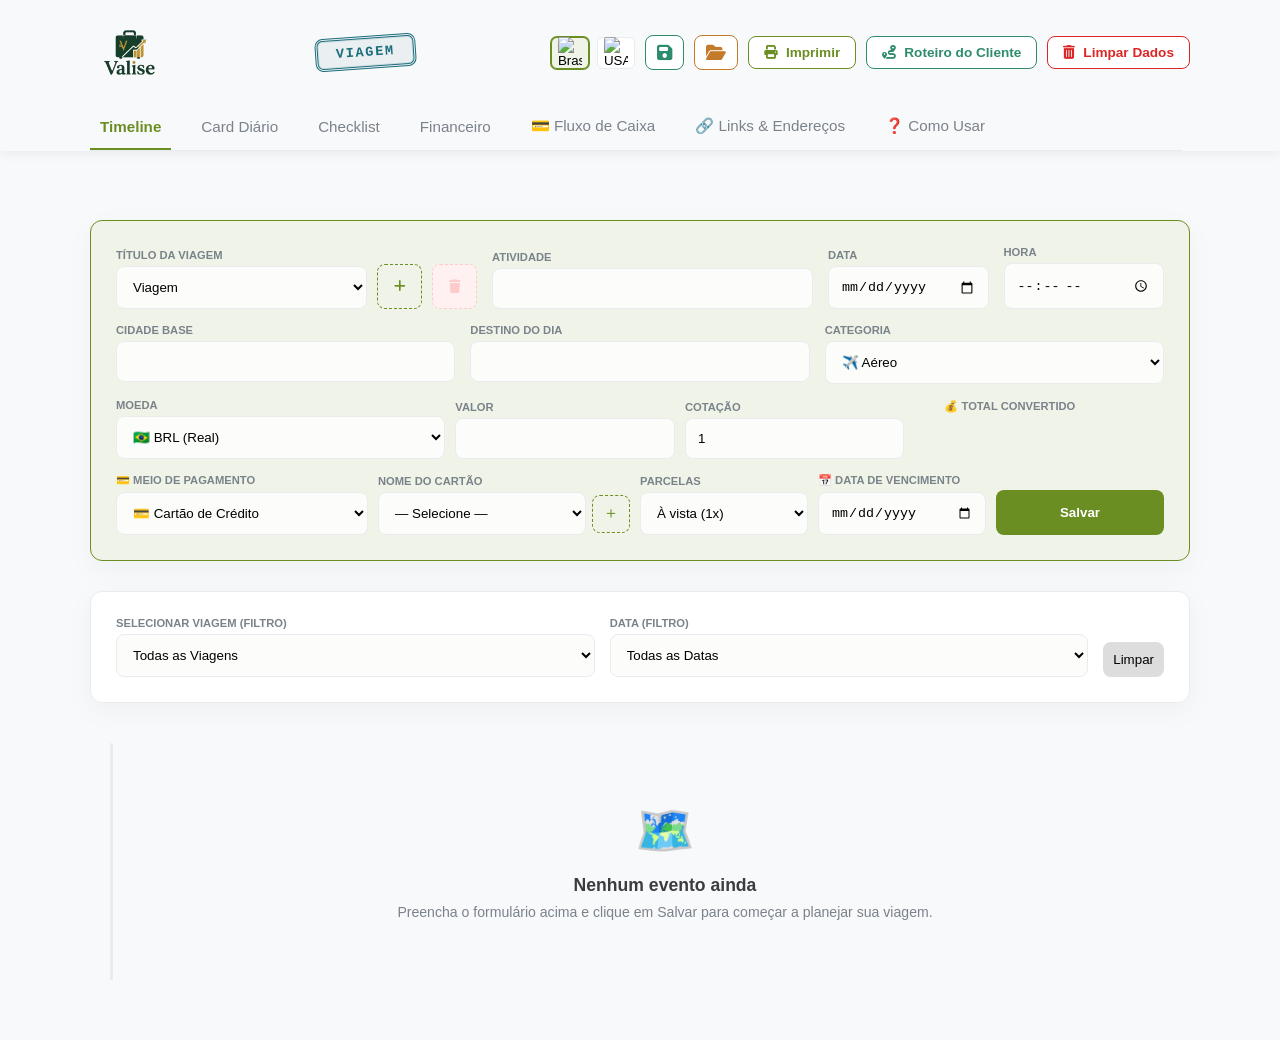
==== versao-desktop-turista/index.html @ 1042189c "Add files via upload" ====
<!--
=============================================================
Aplicativo de gestão de roteiros e fluxo de caixa.
=============================================================
  Autor:       José Ricardo Verona Alves
  Copyright:   © 2025 José Ricardo Verona Alves
               Todos os direitos reservados.

  Este software é obra intelectual original protegida pela
  Lei nº 9.609/1998 (Lei do Software) e pela Lei nº 9.610/1998
  (Lei de Direito Autoral) da República Federativa do Brasil,
  bem como por tratados internacionais de propriedade intelectual.

  É expressamente proibido, sem autorização prévia e por
  escrito do autor:
  - Copiar, reproduzir ou distribuir este software;
  - Modificar, adaptar ou criar obras derivadas;
  - Sublicenciar, vender ou transferir a terceiros;
  - Utilizar para fins comerciais sem licença formal.

  Bibliotecas de terceiros utilizadas:
  - Chart.js (MIT License) — https://www.chartjs.org
  - chartjs-plugin-datalabels (MIT License)
  - Font Awesome 6 (Free License) — https://fontawesome.com

  Data de criação: 25 de maio de 2025
  Versão:         1.0.0.4
  Contato:        jrverona@gmail.com
=============================================================
-->
<!DOCTYPE html>
<html lang="pt-br">
<head>
    <meta charset="UTF-8">
    <meta name="viewport" content="width=device-width, initial-scale=1.0">
    <link rel="icon" type="image/png" href="../assets/Logo F.ico">
    <title>Valise Manager</title>
    <meta name="author" content="José Ricardo Verona Alves">
    <meta name="copyright" content="© 2025 José Ricardo Verona Alves. Todos os direitos reservados.">
    <meta name="description" content="Valise Manager — desenvolvido por José Ricardo Verona Alves">

    <!-- PWA: instalação na tela inicial (Android/Chrome/Edge) -->
    <link rel="manifest" href="manifest.json">
    <meta name="theme-color" content="#6b8e23">

    <!-- PWA: suporte específico ao iOS/Safari (não lê manifest.json) -->
    <meta name="apple-mobile-web-app-capable" content="yes">
    <meta name="apple-mobile-web-app-status-bar-style" content="default">
    <meta name="apple-mobile-web-app-title" content="Valise Manager">
    <link rel="apple-touch-icon" href="../assets/icon-192.png">

    <script src="https://cdn.jsdelivr.net/npm/chart.js"></script>
    <script src="https://cdn.jsdelivr.net/npm/chartjs-plugin-datalabels@2.0.0"></script>
    <link rel="stylesheet" href="https://cdnjs.cloudflare.com/ajax/libs/font-awesome/6.5.1/css/all.min.css">
    <link rel="stylesheet" href="style.css">
</head>
<body>

<div class="container">

<!-- Cabeçalho visível apenas na impressão -->
<div class="print-header" style="display:none;">
  <img src="../assets/Logo T01.png" alt="Logo" style="height: 150px; max-height: 150px; width: auto; object-fit: contain;">
  <div class="print-header-text">
    <span></span>
    <span></span>
  </div>
</div>
<div class="sticky-top">
    <div class="sticky-top-inner">
    <header style="margin-bottom: 12px; display: flex; justify-content: space-between; align-items: center; flex-wrap: wrap; gap: 10px;">
        <div style="display:flex; align-items:center; gap:14px;"><img src="../assets/Logo T01.png" alt="Logo" style="height: 75px; max-height: 75px; width: auto; object-fit: contain;"><div style="display:flex; flex-direction:column; justify-content:center; line-height:1.2;"><span style="font-family:serif; font-size:0.72rem; font-weight:600; letter-spacing:0.18em; text-transform:uppercase; color:var(--text-muted);"></span><span style="font-family:serif; font-size:0.72rem; font-weight:600; letter-spacing:0.18em; text-transform:uppercase; color:var(--gold, #c9973a);"></span></div></div>

        <div class="trip-stamp" id="trip-stamp">
            <span id="trip-stamp-text">Viagem</span>
        </div>

        <div style="display: flex; align-items: center; gap: 5px; flex-wrap: wrap;">
            
            <div class="lang-visual-selector" id="lang-selector-container">
                <button class="lang-flag-btn active" onclick="changeLang('pt')" title="Português">
                    <img src="https://flagcdn.com/w40/br.png" alt="Brasil">
                </button>
                <button class="lang-flag-btn" onclick="changeLang('en')" title="English">
                    <img src="https://flagcdn.com/w40/us.png" alt="USA">
                </button>
            </div>
            
            <button id="btn-install-pwa" class="btn-action" onclick="installPWA()" title="Instalar aplicativo" style="display:none; padding:8px 11px; color:#6b8e23; border-color:#6b8e23;" onmouseover="this.style.background='#f0f5e6'" onmouseout="this.style.background='white'"><i class="fas fa-download" style="font-size:1.1rem;"></i></button>
            <button class="btn-action" onclick="exportData()" title="Salvar Como..." style="padding:8px 11px; color:#2e8b6e; border-color:#2e8b6e;" onmouseover="this.style.background='#e6f5f0'" onmouseout="this.style.background='white'"><i class="fas fa-save" style="font-size:1.1rem;"></i></button>
            <button class="btn-action" onclick="document.getElementById('importFile').click()" title="Importar dados" style="padding:8px 11px; color:#c47a2b; border-color:#c47a2b;" onmouseover="this.style.background='#fef3e6'" onmouseout="this.style.background='white'"><i class="fas fa-folder-open" style="font-size:1.1rem;"></i></button>
            <input type="file" id="importFile" style="display:none" onchange="importData(event)">
            <button class="btn-action" onclick="printPage()"><i class="fas fa-print"></i><span data-i18n="btn_print">Imprimir</span></button>
            <button class="btn-action" onclick="generateClientItinerary()" title="Roteiro do Cliente" style="color:#2e8b6e; border-color:#2e8b6e;" onmouseover="this.style.background='#e6f5f0'" onmouseout="this.style.background='white'"><i class="fas fa-route"></i><span data-i18n="btn_export_client">Roteiro do Cliente</span></button>
            <button class="btn-action" onclick="clearAllData()" style="color:#dc2626; border-color:#dc2626;" onmouseover="this.style.background='#fee2e2'" onmouseout="this.style.background='white'"><i class="fas fa-trash-alt"></i><span data-i18n="btn_clear_data">Limpar Dados</span></button>
        </div>
    </header>

    <div id="tabs-bar-wrapper" style="display:flex; align-items:center; gap:8px;">
    <nav class="tabs" style="flex:1; min-width:0;">
        <button id="btn-tab-timeline" class="tab-btn active" onclick="switchTab(event, 'tab-timeline')" data-i18n="tab_timeline">Timeline</button>
        <button id="btn-tab-cards" class="tab-btn" onclick="switchTab(event, 'tab-cards')" data-i18n="tab_cards">Card Diário</button>
        <button id="btn-tab-checklist" class="tab-btn" onclick="switchTab(event, 'tab-checklist')" data-i18n="tab_checklist">Checklist</button>
        <button id="btn-tab-finance" class="tab-btn" onclick="switchTab(event, 'tab-finance')" data-i18n="tab_finance">Financeiro</button>
        <button id="btn-tab-cronograma" class="tab-btn" onclick="switchTab(event, 'tab-cronograma')" data-i18n="tab_cronograma">💳 Fluxo de Caixa</button>
        <button id="btn-tab-links" class="tab-btn" onclick="switchTab(event, 'tab-links')" data-i18n="tab_links">🔗 Links & Endereços</button>
        <button id="btn-tab-ajuda" class="tab-btn" onclick="switchTab(event, 'tab-ajuda')" data-i18n="tab_help">❓ Como Usar</button>
    </nav>
    <div id="sair-btn-slot" style="flex-shrink:0;"></div>
    </div>
    </div>
</div>

<!-- Banner de instrução de instalação para iOS/Safari (não suporta beforeinstallprompt) -->
<div id="ios-install-banner" style="display:none; align-items:center; gap:12px; background:#f0f5e6; border:1px solid #6b8e23; border-radius:10px; padding:12px 18px; margin-bottom:10px; flex-wrap:wrap;">
    <i class="fas fa-mobile-screen-button" style="color:#6b8e23; font-size:1.3rem; flex-shrink:0;"></i>
    <span id="ios-install-text" style="flex:1; font-size:0.88rem; color:#3a5c10; line-height:1.5;"></span>
    <button onclick="document.getElementById('ios-install-banner').style.display='none'; localStorage.setItem('ios_install_dismissed','1');" style="background:none; border:none; color:#6b8e23; cursor:pointer; font-size:1.1rem; padding:4px 8px;" title="Fechar">✕</button>
</div>

<!-- Aviso de backup: lembra o usuário de exportar os dados (importante no Safari/iOS) -->
<div id="export-reminder-banner" class="export-reminder-banner" style="display:none;">
    <i class="fas fa-triangle-exclamation export-reminder-icon"></i>
    <span id="export-reminder-text" class="export-reminder-text"></span>
    <div class="export-reminder-actions">
        <button onclick="exportData()" class="export-reminder-btn-export"><i class="fas fa-save"></i> <span data-i18n="btn_export_now">Exportar agora</span></button>
        <button onclick="dismissExportReminder()" class="export-reminder-btn-dismiss" data-i18n="btn_dismiss_reminder">Lembrar mais tarde</button>
    </div>
</div>

    <div id="tab-timeline" class="tab-content active">
        <div class="glass-card no-print" style="background-color: var(--accent-light); border: 1px solid var(--accent); box-shadow: var(--shadow);">
            <div class="form-grid" style="grid-template-columns: 1.8fr 1.6fr 0.8fr 0.8fr;">
                <input type="hidden" id="edit-id" value="">
                <!-- Linha 1: Título | Atividade | Data | Hora -->
                <div style="display: flex; gap: 10px; align-items: flex-end;">
                    <div style="flex-grow: 1;">
                        <label data-i18n="lbl_trip_title">Título da Viagem</label>
                        <select id="trip-title">
                            <option value="Viagem">Viagem Padrão</option>
                        </select>
                    </div>
                    <button class="btn-add-trip" onclick="addNewTripName()" data-i18n-title="lbl_new_trip" title="Nova Viagem"><i class="fas fa-plus"></i></button>
                    <button class="btn-add-trip" onclick="deleteCurrentTrip()" data-i18n-title="lbl_delete_trip" title="Excluir Viagem" style="background:#fff1f1; color:#fecaca; border-color:#fecaca;"><i class="fas fa-trash"></i></button>
                </div>
                <div><label data-i18n="lbl_activity">Atividade</label><input type="text" id="desc"></div>
                <div><label data-i18n="lbl_date">Data</label><input type="date" id="data"></div>
                <div><label data-i18n="lbl_time">Hora</label><input type="time" id="hora"></div>
                <!-- Linha 2: Cidade Base | Destino do Dia | Categoria -->
                <div style="grid-column: 1 / -1; display: grid; grid-template-columns: 1fr 1fr 1fr; gap: 15px;">
                <div><label data-i18n="lbl_accommodation">CIDADE BASE</label><input type="text" id="hospedagem"></div>
                <div><label data-i18n="lbl_city">DESTINO DO DIA</label><input type="text" id="cidade"></div>
                <div><label data-i18n="lbl_category">Categoria</label>
                    <select id="classe">
                        <option value="Aéreo" data-i18n="opt_cat_aereo">✈️ Aéreo</option>
                        <option value="Aluguel de carro" data-i18n="opt_cat_aluguelcarro">🚗 Aluguel de carro</option>
                        <option value="Combustível" data-i18n="opt_cat_combustivel">⛽ Combustível</option>
                        <option value="Compras" data-i18n="opt_cat_compras">🛍️ Compras</option>
                        <option value="Hospedagem" data-i18n="opt_cat_hospedagem">🏨 Hospedagem</option>
                        <option value="Internet/Fone" data-i18n="opt_cat_internetfone">📶 Internet/Fone</option>
                        <option value="Lazer" data-i18n="opt_cat_lazer">🏛️ Lazer</option>
                        <option value="Pedágio" data-i18n="opt_cat_pedagio">🛣️ Pedágio</option>
                        <option value="Refeição" data-i18n="opt_cat_refeicao">🍴 Refeição</option>
                        <option value="Seguro" data-i18n="opt_cat_seguro">🛡️ Seguro</option>
                        <option value="Transporte" data-i18n="opt_cat_transporte">🚌 Transporte</option>
                    </select>
                </div>
                </div>
                <!-- Linha 3: Moeda | Valor | Cotação | Total -->
                <div style="display: flex; gap: 10px; align-items: flex-end; grid-column: span 4; flex-wrap: wrap;">
                    <div style="flex: 1.5; min-width: 140px;">
                        <label data-i18n="lbl_currency">Moeda</label>
                        <select id="moeda-estrangeira" onchange="calcConversao()">
                            <option value="BRL">🇧🇷 BRL (Real)</option>
                            <option value="USD">🇺🇸 USD (Dólar)</option>
                            <option value="EUR">🇪🇺 EUR (Euro)</option>
                            <option value="GBP">🇬🇧 GBP (Libra)</option>
                            <option value="JPY">🇯🇵 JPY (Iene)</option>
                            <option value="ARS">🇦🇷 ARS (Peso Arg.)</option>
                            <option value="CLP">🇨🇱 CLP (Peso Chil.)</option>
                            <option value="UYU">🇺🇾 UYU (Peso Uru.)</option>
                            <option value="PYG">🇵🇾 PYG (Guarani)</option>
                            <option value="CHF">🇨🇭 CHF (Franco Suíço)</option>
                            <option value="CAD">🇨🇦 CAD (Dólar Can.)</option>
                            <option value="AUD">🇦🇺 AUD (Dólar Aus.)</option>
                            <option value="MXN">🇲🇽 MXN (Peso Mex.)</option>
                        </select>
                    </div>
                    <div style="flex: 1; min-width: 100px;">
                        <label data-i18n="lbl_value">Valor</label>
                        <input type="number" id="valor" oninput="calcConversao()">
                    </div>
                    <div style="flex: 1; min-width: 120px;">
                        <label data-i18n="lbl_rate">Cotação (1 → base)</label>
                        <input type="number" id="cotacao-moeda" value="1" step="0.0001" min="0.0001" oninput="calcConversao()">
                    </div>
                    <div style="flex: 1; min-width: 120px; margin-left: 12px; padding-left: 16px; border-left: 2px solid var(--accent-light);">
                        <label data-i18n="lbl_total_brl">💰 Total convertido</label>
                        <input type="number" id="valor-brl-preview" readonly style="background:#f0f4e8; color:var(--accent); font-weight:700; border-color: var(--accent-light);">
                    </div>
                </div>
                <!-- Linha 4: Meio Pagamento | Cartão | Parcelas | Data Pag | Salvar -->
                <div style="display: flex; gap: 10px; align-items: flex-end; grid-column: span 4; flex-wrap: wrap;">
                    <div style="flex: 1.5; min-width: 160px;">
                        <label data-i18n="lbl_payment_method">💳 Meio de Pagamento</label>
                        <select id="meio-pagamento" onchange="onMeioPagamentoChange()" style="width:100%;">
                            <option value="credito" data-i18n="opt_payment_credit">💳 Cartão de Crédito</option>
                            <option value="debito" data-i18n="opt_payment_debit">🏧 Cartão de Débito</option>
                            <option value="pix" data-i18n="opt_payment_pix">⚡ Pix</option>
                            <option value="dinheiro" data-i18n="opt_payment_cash">💵 Dinheiro</option>
                            <option value="outro" data-i18n="opt_payment_other">📎 Outro</option>
                        </select>
                    </div>
                    <div style="flex: 1.5; min-width: 160px;" id="campo-cartao">
                        <label data-i18n="lbl_card_name">Nome do Cartão</label>
                        <div style="display:flex; gap:6px; align-items:center;">
                            <select id="nome-cartao" style="flex:1;">
                                <option value="" data-i18n="opt_select_card">— Selecione —</option>
                            </select>
                            <button onclick="adicionarCartao()" data-i18n-title="lbl_add_card" title="Adicionar cartão" style="background:var(--accent-light);color:var(--accent);border:1px dashed var(--accent);border-radius:8px;padding:0;width:38px;height:38px;display:flex;align-items:center;justify-content:center;cursor:pointer;flex-shrink:0;font-size:1rem;">＋</button>
                        </div>
                    </div>
                    <div style="flex: 1; min-width: 130px;" id="campo-parcelas">
                        <label data-i18n="lbl_payment_installments">Parcelas</label>
                        <select id="parcelas-pagamento" style="width:100%;">
                            <option value="1" data-i18n="opt_cash_installment">À vista (1x)</option>
                            <option value="2">2x</option>
                            <option value="3">3x</option>
                            <option value="4">4x</option>
                            <option value="5">5x</option>
                            <option value="6">6x</option>
                            <option value="7">7x</option>
                            <option value="8">8x</option>
                            <option value="9">9x</option>
                            <option value="10">10x</option>
                            <option value="12">12x</option>
                            <option value="18">18x</option>
                            <option value="24">24x</option>
                        </select>
                    </div>
                    <div style="flex: 1; min-width: 150px;" id="campo-data-pagamento">
                        <label data-i18n="lbl_payment_date">📅 Data de Vencimento</label>
                        <input type="date" id="data-pagamento" title="Data em que o valor entra na fatura do cartão">
                    </div>
                    <div style="flex: 1; min-width: 120px; display:flex; align-items:flex-end;">
                        <button class="btn-confirm" id="btn-save" onclick="saveEvent()" data-i18n="btn_save" style="width:100%; height:45px;">Salvar</button>
                    </div>
                </div>
            </div>
        </div>

        <div class="glass-card no-print" style="margin-bottom: 15px;">
            <div class="form-grid" style="grid-template-columns: 1fr 1fr auto;">
                <div>
                    <label data-i18n="lbl_filter_trip">Selecionar Viagem (Filtro)</label>
                    <div class="trip-filter-wrapper">
                        <select id="filter-trip-title" onchange="syncTripFilter(this.value)">
                            <option value="" data-i18n="opt_all_trips">Todas as Viagens</option>
                        </select>
                        <span class="trip-filter-badge">✈️ <span class="trip-filter-badge-name"></span></span>
                    </div>
                </div>
                <div>
                    <label data-i18n="lbl_filter_date">Data (Filtro)</label>
                    <select id="filter-date" onchange="renderTimeline()">
                        <option value="" data-i18n="opt_all_dates">Todas as Datas</option>
                    </select>
                </div>
                <button class="btn-reset" onclick="clearFilters()" style="padding: 10px; border-radius: 8px; border: none; background: #ddd; cursor: pointer;" data-i18n="btn_clear">Limpar</button>
            </div>
        </div>

        <div id="render-timeline" class="timeline-wrapper"></div>
    </div>

    <div id="tab-cards" class="tab-content">
        <div class="glass-card no-print" style="margin-bottom: 25px;">
            <div class="form-grid" style="grid-template-columns: 1fr auto;">
                <div>
                    <label data-i18n="lbl_filter_trip">Selecionar Viagem (Filtro)</label>
                    <div class="trip-filter-wrapper">
                        <select id="filter-cards-trip" onchange="syncTripFilter(this.value)">
                            <option value="" data-i18n="opt_all_trips">Todas as Viagens</option>
                        </select>
                        <span class="trip-filter-badge">✈️ <span class="trip-filter-badge-name"></span></span>
                    </div>
                </div>
                <button class="btn-reset" onclick="syncTripFilter('')" style="padding: 10px; border-radius: 8px; border: none; background: #ddd; cursor: pointer;" data-i18n="btn_clear">Limpar</button>
            </div>
        </div>
        <div id="render-cards" class="cards-container"></div>
    </div>

    <div id="tab-finance" class="tab-content">
        <div class="glass-card no-print" style="margin-bottom: 20px;">
            <div class="form-grid" style="grid-template-columns: 1fr 1fr 1fr 1fr auto; align-items: end;">
                <div>
                    <label data-i18n="lbl_filter_trip_short">Filtrar Viagem</label>
                    <div class="trip-filter-wrapper">
                        <select id="fin-filter-trip" onchange="syncTripFilter(this.value)">
                            <option value="" data-i18n="opt_all_trips">Todas as Viagens</option>
                        </select>
                        <span class="trip-filter-badge">✈️ <span class="trip-filter-badge-name"></span></span>
                    </div>
                </div>
                <div>
                    <label data-i18n="lbl_filter_city">Filtrar Cidade</label>
                    <select id="fin-filter-city" onchange="renderFinance()">
                        <option value="" data-i18n="opt_all_cities">Todas as Cidades</option>
                    </select>
                </div>
                <div>
                    <label data-i18n="lbl_filter_category">Filtrar Categoria</label>
                    <select id="fin-filter-cat" onchange="renderFinance()">
                        <option value="" data-i18n="opt_all_categories">Todas as Categorias</option>
                        <option value="Aéreo" data-i18n="opt_cat_aereo">✈️ Aéreo</option>
                        <option value="Aluguel de carro" data-i18n="opt_cat_aluguelcarro">🚗 Aluguel de carro</option>
                        <option value="Combustível" data-i18n="opt_cat_combustivel">⛽ Combustível</option>
                        <option value="Compras" data-i18n="opt_cat_compras">🛍️ Compras</option>
                        <option value="Hospedagem" data-i18n="opt_cat_hospedagem">🏨 Hospedagem</option>
                        <option value="Internet/Fone" data-i18n="opt_cat_internetfone">📶 Internet/Fone</option>
                        <option value="Lazer" data-i18n="opt_cat_lazer">🏛️ Lazer</option>
                        <option value="Pedágio" data-i18n="opt_cat_pedagio">🛣️ Pedágio</option>
                        <option value="Refeição" data-i18n="opt_cat_refeicao">🍴 Refeição</option>
                        <option value="Seguro" data-i18n="opt_cat_seguro">🛡️ Seguro</option>
                        <option value="Transporte" data-i18n="opt_cat_transporte">🚌 Transporte</option>
                    </select>
                </div>
                <div>
                    <label data-i18n="lbl_show_chart">📊 Exibir Gráfico</label>
                    <select id="fin-chart-filter" onchange="filterFinanceCharts()">
                        <option value="all" data-i18n="opt_all_charts">Todos os Gráficos</option>
                        <option value="daily" data-i18n="opt_chart_daily">📅 Gasto por Dia</option>
                        <option value="category" data-i18n="opt_chart_category">🏷️ Por Categoria</option>
                        <option value="city" data-i18n="opt_chart_city">🏙️ Por Cidade</option>
                        <option value="payment" data-i18n="opt_chart_payment">💳 Meio de Pagamento</option>
                        <option value="currency">💱 Por Moeda</option>
                        <option value="budget">📊 Orçamento</option>
                    </select>
                </div>
                <div style="display:flex; align-items:flex-end;">
                    <button class="btn-reset" onclick="resetFinanceFilters()" style="padding: 10px 16px; border-radius: 8px; border: none; background: #e9ecef; color: var(--text-muted); cursor: pointer; font-size: 0.85rem; font-weight: 600; white-space: nowrap; height: 45px;" data-i18n="btn_clear">Limpar</button>
                </div>
            </div>
        </div>

        <div class="total-highlight" style="display:flex; justify-content:space-between; align-items:center; flex-wrap:wrap; gap:10px; text-align:left;">
            <div>
                <h2 data-i18n="finance_total_label" style="margin:0; font-size:0.85rem; text-transform:uppercase; letter-spacing:1px; opacity:0.85;">Gasto Total (Filtrado)</h2>
                <div id="finance-total-val" style="font-size:2.2rem; font-weight:800; margin-top:4px; line-height:1;">$ 0,00</div>
            </div>
            <div style="opacity:0.75; font-size:0.8rem; text-align:right;">
                <i class="fas fa-chart-pie" style="font-size:2rem; opacity:0.4;"></i>
            </div>
        </div>

        <!-- Budget Tracker -->
        <div class="budget-tracker-card">
            <div class="budget-tracker-header">
                <h3 data-i18n="budget_header">📊 Evolução do Orçamento Planejado</h3>
                <div style="display:flex; gap:10px; align-items:center; flex-wrap:wrap;">
                    <div id="budget-summary-pills" class="budget-summary-pills"></div>
                    <button class="budget-edit-toggle" onclick="toggleBudgetEdit()">
                        <i class="fas fa-sliders-h"></i> <span data-i18n="btn_set_budget">Definir Orçamento</span>
                    </button>
                </div>
            </div>
            <div class="budget-body">
                <div class="budget-total-bar-wrap" id="budget-total-section"></div>
                <div id="budget-bars-container"></div>
                <div class="budget-inputs-section" id="budget-inputs-section">
                    <p style="font-size:0.8rem; color:var(--text-muted); margin: 0 0 10px;">
                        <i class="fas fa-info-circle"></i> <span data-i18n="budget_info">Defina o orçamento planejado. Deixe em branco para não monitorar uma categoria.</span>
                    </p>
                    <div class="budget-inputs-grid" id="budget-inputs-grid"></div>
                    <button class="btn-confirm" onclick="saveBudgets()" style="margin-top:15px; padding: 10px 24px;">
                        <i class="fas fa-save"></i> <span data-i18n="btn_save_budgets">Salvar Orçamentos</span>
                    </button>
                </div>
            </div>
        </div>
        
        <div class="finance-grid">
            <div class="chart-container full-width-chart" id="wrap-chartDaily">
                <div class="chart-scroll-wrapper">
                    <div class="chart-scroll-content" id="daily-scroll-content">
                        <canvas id="chartDaily"></canvas>
                    </div>
                </div>
            </div>
            <div class="chart-container" style="height: 260px;" id="wrap-chartCategory"><canvas id="chartCategory"></canvas></div>
            <div class="chart-container" style="height: 260px;" id="wrap-chartCity"><canvas id="chartCity"></canvas></div>
            <div class="chart-container full-width-chart" style="height: 260px;" id="wrap-chartPaymentMethod"><canvas id="chartPaymentMethod"></canvas></div>
            <div class="chart-container full-width-chart" style="height: 300px;" id="wrap-chartCurrency"><canvas id="chartCurrency"></canvas></div>
        </div>
    </div>

    <!-- ===== ABA FLUXO DE CAIXA ===== -->
    <div id="tab-cronograma" class="tab-content">
        <div class="glass-card no-print" style="margin-bottom: 20px;">
            <div style="display: flex; justify-content: space-between; align-items: center; flex-wrap: wrap; gap: 15px;">
                <div>
                    <h3 style="font-family: serif; font-size: 1.2rem; margin: 0 0 5px; color: var(--accent);" data-i18n="cron_title">💳 Fluxo de Caixa</h3>
                    <p style="font-size: 0.82rem; color: var(--text-muted); margin: 0;" data-i18n="cron_desc">
                        Os desembolsos são calculados com base no meio de pagamento, parcelas e data de pagamento definidos em cada item da Timeline.
                    </p>
                </div>
                <div>
                    <label style="font-size:0.7rem; font-weight:700; text-transform:uppercase; color:var(--text-muted); display:block; margin-bottom:4px;" data-i18n="lbl_filter_trip_short">Filtrar Viagem</label>
                    <div class="trip-filter-wrapper">
                        <select id="cron-filter-trip" onchange="syncTripFilter(this.value)" style="padding:8px 12px; border-radius:8px; border:1px solid var(--border); background:#fcfcfb; font-size:0.9rem;">
                            <option value="" data-i18n="opt_all_trips">Todas as Viagens</option>
                        </select>
                        <span class="trip-filter-badge">✈️ <span class="trip-filter-badge-name"></span></span>
                    </div>
                </div>
            </div>
        </div>

        <!-- Totais por tipo -->
        <div id="cron-summary-cards" style="display: grid; grid-template-columns: repeat(auto-fit, minmax(160px, 1fr)); gap: 15px; margin-bottom: 25px;"></div>

        <!-- Tabela mensal -->
        <div class="glass-card" style="overflow-x: auto; padding: 0;">
            <div id="cron-table-wrap" style="min-width: 600px; padding: 5px;"></div>
        </div>

        <!-- Gráfico de barras mensais -->
        <div class="glass-card" style="margin-top: 25px; height: 350px; position: relative;">
            <canvas id="chartCronograma"></canvas>
        </div>
    </div>

    <div id="tab-checklist" class="tab-content">
        <div class="glass-card check-container no-print">
            <div style="display: grid; grid-template-columns: 1fr 1fr; gap: 12px; align-items: end;">
                <div><label data-i18n="lbl_what_to_pack">O que levar/fazer?</label><input type="text" id="check-input"></div>
                <div><label data-i18n="lbl_trip_title">Título da Viagem</label><select id="check-trip"></select></div>
                <div><label data-i18n="check_lbl_group">Grupo</label><select id="check-cat"></select></div>
                <div style="display:flex; gap:8px; align-items:flex-end;">
                    <div style="flex:1;"><label data-i18n="lbl_new_cat">Nova Categoria</label><input type="text" id="check-new-cat" data-i18n-placeholder="placeholder_new_cat" placeholder="Ex: Saúde"></div>
                    <button class="btn-confirm" onclick="addCheck()" style="height:45px; padding: 0 16px; white-space:nowrap; flex-shrink:0;"><i class="fas fa-plus"></i></button>
                </div>
            </div>
        </div>

        <div class="glass-card check-container no-print" style="margin-bottom: 20px; padding: 15px 25px;">
            <div style="display: grid; grid-template-columns: 1fr 1fr auto; gap: 12px; align-items: end;">
                <div>
                    <label data-i18n="lbl_filter_trip_short">Filtrar Viagem</label>
                    <div class="trip-filter-wrapper">
                        <select id="filter-check-trip" onchange="syncTripFilter(this.value)">
                            <option value="" data-i18n="opt_all_trips">Todas as Viagens</option>
                        </select>
                        <span class="trip-filter-badge">✈️ <span class="trip-filter-badge-name"></span></span>
                    </div>
                </div>
                <div>
                    <label data-i18n="check_lbl_filter_group">Filtrar Grupo</label>
                    <select id="filter-check-cat" onchange="renderChecklist()">
                        <option value="" data-i18n="opt_all_categories">Todas as Categorias</option>
                    </select>
                </div>
                <div style="display:flex; align-items:flex-end;">
                    <button class="btn-reset" onclick="syncTripFilter(''); document.getElementById('filter-check-cat').value=''; renderChecklist()" style="padding: 10px 16px; border-radius: 8px; border: none; background: #e9ecef; color: var(--text-muted); cursor: pointer; font-size: 0.85rem; font-weight: 600; white-space: nowrap; height: 45px;" data-i18n="btn_clear">Limpar</button>
                </div>
            </div>
        </div>

        <div id="render-checklist" class="check-container"></div>
    </div>

    <!-- ===== ABA LINKS & ENDEREÇOS ===== -->
    <div id="tab-links" class="tab-content">
        <div class="glass-card no-print" style="background-color: var(--accent-light); border: 1px solid var(--accent);">
            <div style="display: grid; grid-template-columns: 1fr 1fr 1fr auto; gap: 12px; align-items: end;">
                <div>
                    <label data-i18n="lbl_links_name">Nome / Local</label>
                    <input type="text" id="link-name" data-i18n-placeholder="ph_links_name" placeholder="Ex: Consulado dos EUA">
                </div>
                <div>
                    <label data-i18n="lbl_links_category">Categoria</label>
                    <select id="link-cat">
                        <option value="Consulado" data-i18n="opt_link_consulado">🏛️ Consulado / Embaixada</option>
                        <option value="Museu" data-i18n="opt_link_museu">🖼️ Museu / Atração</option>
                        <option value="Transporte" data-i18n="opt_link_transporte">🚌 Transporte</option>
                        <option value="Saúde" data-i18n="opt_link_saude">🏥 Saúde / Hospital</option>
                        <option value="Hotel" data-i18n="opt_link_hotel">🏨 Hotel / Hospedagem</option>
                        <option value="Camping" data-i18n="opt_link_camping">🚐 Camping / Área RV</option>
                        <option value="Restaurante" data-i18n="opt_link_restaurante">🍽️ Restaurante</option>
                        <option value="Compras" data-i18n="opt_link_compras">🛍️ Compras</option>
                        <option value="Emergência" data-i18n="opt_link_emergencia">🚨 Emergência</option>
                        <option value="Outro" data-i18n="opt_link_outro">📌 Outro</option>
                    </select>
                </div>
                <div>
                    <label data-i18n="lbl_links_trip">Viagem</label>
                    <select id="link-trip"></select>
                </div>
                <div style="display:flex; align-items:flex-end;">
                    <!-- Salvar button is below -->
                </div>
            </div>
            <div style="display:grid; grid-template-columns: 1fr 1fr 1fr; gap:12px; margin-top:12px; align-items:end;">
                <div>
                    <label data-i18n="lbl_links_address">Endereço</label>
                    <input type="text" id="link-address" data-i18n-placeholder="ph_links_address" placeholder="Ex: 1234 Main St, New York">
                </div>
                <div>
                    <label data-i18n="lbl_links_phone">Telefone</label>
                    <input type="text" id="link-phone" data-i18n-placeholder="ph_links_phone" placeholder="Ex: +1 (212) 000-0000">
                </div>
                <div>
                    <label data-i18n="lbl_links_url">Website / Link</label>
                    <input type="url" id="link-url" data-i18n-placeholder="ph_links_url" placeholder="https://...">
                </div>
            </div>
            <div style="margin-top:12px;">
                <label data-i18n="lbl_links_notes">Observações</label>
                <input type="text" id="link-notes" data-i18n-placeholder="ph_links_notes" placeholder="Ex: Horário de funcionamento, documentos necessários...">
            </div>
            <input type="hidden" id="link-edit-id" value="">
            <div style="margin-top:14px; display:flex; gap:8px;">
                <button class="btn-confirm" onclick="saveLink()" style="padding:10px 22px; display:flex; align-items:center; gap:6px;"><i class="fas fa-save"></i> <span data-i18n="btn_save_link">Salvar</span></button>
                <button onclick="clearLinkForm()" style="background:white; color:var(--text-muted); border:1px solid var(--border); padding:10px 18px; border-radius:8px; cursor:pointer; font-weight:600;" data-i18n="btn_clear">Limpar</button>
            </div>
        </div>

        <!-- Filtros -->
        <div class="glass-card no-print" style="padding:15px 25px;">
            <div style="display:grid; grid-template-columns:1fr 1fr 1fr auto; gap:12px; align-items:end;">
                <div>
                    <label data-i18n="lbl_filter_trip_short">Filtrar Viagem</label>
                    <div class="trip-filter-wrapper">
                        <select id="filter-link-trip" onchange="syncTripFilter(this.value)">
                            <option value="" data-i18n="opt_all_trips">Todas as Viagens</option>
                        </select>
                        <span class="trip-filter-badge">✈️ <span class="trip-filter-badge-name"></span></span>
                    </div>
                </div>
                <div>
                    <label data-i18n="lbl_links_category">Categoria</label>
                    <select id="filter-link-cat" onchange="renderLinks()">
                        <option value="" data-i18n="opt_all_categories">Todas as Categorias</option>
                        <option value="Consulado">🏛️ Consulado / Embaixada</option>
                        <option value="Museu">🖼️ Museu / Atração</option>
                        <option value="Transporte">🚌 Transporte</option>
                        <option value="Saúde">🏥 Saúde / Hospital</option>
                        <option value="Hotel">🏨 Hotel / Hospedagem</option>
                        <option value="Camping">🚐 Camping / Área RV</option>
                        <option value="Restaurante">🍽️ Restaurante</option>
                        <option value="Compras">🛍️ Compras</option>
                        <option value="Emergência">🚨 Emergência</option>
                        <option value="Outro">📌 Outro</option>
                    </select>
                </div>
                <div>
                    <label data-i18n="lbl_links_search">Buscar</label>
                    <input type="text" id="filter-link-search" oninput="renderLinks()" data-i18n-placeholder="ph_links_search" placeholder="Nome ou endereço...">
                </div>
                <div style="display:flex; align-items:flex-end;">
                    <button onclick="document.getElementById('filter-link-trip').value=''; document.getElementById('filter-link-cat').value=''; document.getElementById('filter-link-search').value=''; renderLinks();" style="background:#e9ecef; color:var(--text-muted); border:none; padding:10px 16px; border-radius:8px; cursor:pointer; font-weight:600; height:45px;" data-i18n="btn_clear">Limpar</button>
                </div>
            </div>
        </div>

        <!-- Listagem -->
        <div id="render-links"></div>
    </div>

    <!-- ===== ABA COMO USAR ===== -->
    <div id="tab-ajuda" class="tab-content">
        <div id="ajuda-content" style="max-width: 820px; margin: 0 auto;"></div>
    </div>

</div>



<!-- Modal: Política de Privacidade -->
<div id="modal-privacidade" style="display:none; position:fixed; inset:0; background:rgba(0,0,0,0.55); z-index:9999; align-items:center; justify-content:center; padding:20px;">
    <div id="modal-privacidade-content" style="background:white; border-radius:16px; max-width:780px; width:100%; max-height:88vh; overflow-y:auto; box-shadow:0 20px 60px rgba(0,0,0,0.3); display:flex; flex-direction:column;"></div>
</div>

<script src="script.js"></script>

<!-- ===== Controle de sessão única (1 usuário por vez) ===== -->
<script type="module">
    import { createClient } from "https://cdn.jsdelivr.net/npm/@supabase/supabase-js@2/+esm";

    const SUPABASE_URL = "https://daodwyuzukbsxnpnuwlf.supabase.co";
    const SUPABASE_ANON_KEY = "sb_publishable_YdsOGL2mFXGNOJwk69_uEg_89H1PG8A";

    // Caminho relativo de volta até o index.html de LOGIN
    const CAMINHO_PARA_O_LOGIN = "../index.html";

    const HEARTBEAT_INTERVAL_MS = 60 * 1000; // atualiza "sinal de vida" a cada 1 min

    const supabase = createClient(SUPABASE_URL, SUPABASE_ANON_KEY);

    let heartbeatTimer = null;

    function pararTemporizadores() {
        if (heartbeatTimer) clearInterval(heartbeatTimer);
    }

    async function forcarLogout(mensagem) {
        pararTemporizadores();
        await supabase.auth.signOut();
        localStorage.removeItem('valise_session_id');
        localStorage.removeItem('valise_uid');
        alert(mensagem);
        window.location.href = CAMINHO_PARA_O_LOGIN;
    }

    // Botão "Sair" — fica fixo à direita da barra de abas (fora da área que rola),
    // sempre visível já que a barra de abas está dentro do cabeçalho sticky.
    function criarBotaoSair(userId) {
        if (document.getElementById('btn-sair-sessao')) return;
        const slot = document.getElementById('sair-btn-slot');
        if (!slot) return;
        const btn = document.createElement('button');
        btn.id = 'btn-sair-sessao';
        btn.textContent = 'Sair';
        btn.title = 'Encerrar sessão e liberar o acesso para outro dispositivo';
        btn.style.cssText = 'background:#D85A30; color:#fff; border:none; padding:8px 16px; border-radius:20px; font-size:12px; font-weight:600; cursor:pointer; box-shadow:0 1px 4px rgba(0,0,0,0.15); font-family:sans-serif; white-space:nowrap;';
        btn.addEventListener('click', async () => {
            if (!confirm('Deseja realmente sair? O acesso ficará liberado para outro dispositivo.')) return;
            pararTemporizadores();
            await supabase.from('sessions').update({ active: false }).eq('user_id', userId);
            await supabase.auth.signOut();
            localStorage.removeItem('valise_session_id');
            localStorage.removeItem('valise_uid');
            window.location.href = CAMINHO_PARA_O_LOGIN;
        });
        slot.appendChild(btn);
    }

    (async function iniciarControleSessao() {
        const { data: { session } } = await supabase.auth.getSession();

        if (!session) {
            // Ninguém logado -> volta pro login
            window.location.href = CAMINHO_PARA_O_LOGIN;
            return;
        }

        const user = session.user;
        const localSessionId = localStorage.getItem('valise_session_id');
        const localUid = localStorage.getItem('valise_uid');

        // Sem sessionId local para este usuário -> não veio do fluxo normal de login
        if (!localSessionId || localUid !== user.id) {
            forcarLogout('Sua sessão expirou. Faça login novamente.');
            return;
        }

        // Confere se a sessão gravada no servidor ainda é esta mesma
        const { data: sessaoAtual } = await supabase
            .from('sessions')
            .select('session_id')
            .eq('user_id', user.id)
            .maybeSingle();

        if (!sessaoAtual || sessaoAtual.session_id !== localSessionId) {
            forcarLogout('Sua conta foi acessada em outro dispositivo. Você foi desconectado por segurança.');
            return;
        }

        criarBotaoSair(user.id);

        // Heartbeat: mantém esta sessão marcada como "viva" enquanto o app estiver
        // aberto, e a cada tique confere se ninguém assumiu a sessão nesse meio-tempo.
        heartbeatTimer = setInterval(async () => {
            const { data: verificacao } = await supabase
                .from('sessions')
                .select('session_id')
                .eq('user_id', user.id)
                .maybeSingle();

            if (!verificacao || verificacao.session_id !== localSessionId) {
                forcarLogout('Sua conta foi acessada em outro dispositivo. Você foi desconectado por segurança.');
                return;
            }

            await supabase.from('sessions').update({ updated_at: new Date().toISOString() }).eq('user_id', user.id);
        }, HEARTBEAT_INTERVAL_MS);
    })();
</script>

</body>
</html>
---- versao-desktop-turista/style.css ----
:root {
            --bg: #f8f9fa;
            --card: #ffffff;
            --accent: #6b8e23; 
            --accent-light: #f0f4e8;
            --text: #3a3d40;
            --text-muted: #7a828a;
            --border: #e9ecef;
            --radius: 12px;
            --shadow: 0 8px 30px rgba(0,0,0,0.04);
            --color-transporte: #7fa9c4; 
            --color-refeicao: #e8a87c;   
            --color-aereo: #88d8b0;      
            --color-hospedagem: #c38d9e; 
            --color-lazer: #95b8d1;      
            --color-compras: #d4a5a5;
        }

        body { font-family: 'Inter', sans-serif; background: var(--bg); color: var(--text); margin: 0; padding: 20px; padding-top: 180px; }
        .container { max-width: 1100px; margin: auto; }
        .sticky-top { position: fixed; top: 0; left: 0; right: 0; z-index: 100; background: var(--bg); padding: 15px 20px 0; box-shadow: 0 2px 12px rgba(0,0,0,0.07); }
        .sticky-top-inner { max-width: 1100px; margin: auto; }

        /* Aviso de backup / exportação */
        .export-reminder-banner {
            display: flex;
            align-items: center;
            gap: 14px;
            flex-wrap: wrap;
            max-width: 1100px;
            margin: 0 auto 20px;
            padding: 14px 18px;
            background: #fff8e6;
            border: 1px solid #f0c869;
            border-radius: 10px;
            box-shadow: 0 2px 10px rgba(0,0,0,0.04);
        }
        .export-reminder-icon { color: #c4881a; font-size: 1.2rem; flex-shrink: 0; }
        .export-reminder-text { flex: 1 1 260px; font-size: 0.85rem; color: #6b5111; line-height: 1.4; }
        .export-reminder-actions { display: flex; gap: 8px; flex-wrap: wrap; }
        .export-reminder-btn-export {
            background: #c4881a; color: white; border: none; padding: 8px 16px;
            border-radius: 8px; cursor: pointer; font-weight: 600; font-size: 0.82rem;
            white-space: nowrap; display: flex; align-items: center; gap: 6px;
        }
        .export-reminder-btn-export:hover { background: #a8740f; }
        .export-reminder-btn-dismiss {
            background: transparent; color: #6b5111; border: 1px solid #e0c285; padding: 8px 14px;
            border-radius: 8px; cursor: pointer; font-weight: 600; font-size: 0.82rem; white-space: nowrap;
        }
        .export-reminder-btn-dismiss:hover { background: rgba(196,136,26,0.08); }
        @media (max-width: 768px) {
            .export-reminder-banner { margin-top: 10px; }
            .export-reminder-actions { width: 100%; }
            .export-reminder-actions button { flex: 1; justify-content: center; }
        }

        .tabs { display: flex; gap: 20px; border-bottom: 1px solid var(--border); margin-bottom: 0; overflow-x: auto; }
        .tab-content { padding-top: 40px; }
        .tab-btn { padding: 15px 10px; border: none; background: none; cursor: pointer; font-size: 0.95rem; color: var(--text-muted); position: relative; white-space: nowrap; }
        .tab-btn.active { color: var(--accent); font-weight: 600; }
        .tab-btn.active::after { content: ''; position: absolute; bottom: -1px; left: 0; width: 100%; height: 3px; background: var(--accent); }

        .tab-content { display: none; opacity: 0; transition: opacity 0.3s ease; }
        .tab-content.active { display: block !important; opacity: 1; }

        .glass-card { background: var(--card); padding: 25px; border-radius: var(--radius); box-shadow: var(--shadow); margin-bottom: 30px; border: 1px solid var(--border); }
        .form-grid { display: grid; grid-template-columns: repeat(auto-fit, minmax(140px, 1fr)); gap: 15px; align-items: end; }
        .span-2 { grid-column: span 2; }
        label { font-size: 0.7rem; font-weight: 700; text-transform: uppercase; color: var(--text-muted); display: block; margin-bottom: 5px; }
        input, select { width: 100%; padding: 12px; border-radius: 8px; border: 1px solid var(--border); background: #fcfcfb; outline: none; box-sizing: border-box; }
        .btn-confirm { background: var(--accent); color: white; border: none; padding: 12px; border-radius: 8px; cursor: pointer; font-weight: 600; }

        .timeline-wrapper { position: relative; padding-left: 50px; margin: 40px 0; }
        .timeline-wrapper::before { content: ''; position: absolute; left: 20px; top: 0; bottom: 0; width: 3px; background: var(--border); border-radius: 3px; }
        
        .day-header { font-family: serif; font-weight: 600; font-size: 1.3rem; color: var(--accent); background: var(--bg); padding: 8px 20px 8px 16px; display: inline-flex; align-items: center; gap: 10px; margin: 25px 0 20px -50px; position: relative; z-index: 2; border: 2px solid var(--accent-light); border-left: 4px solid var(--accent); border-radius: 30px; box-shadow: 0 2px 8px rgba(107,142,35,0.10); }
        
        .item-card { background: white; padding: 15px 20px; border-radius: 16px; display: flex; align-items: center; gap: 15px; margin-bottom: 12px; box-shadow: 0 4px 12px rgba(0,0,0,0.05); border: 1px solid var(--border); position: relative; transition: all 0.2s ease; }
        .item-card:hover { transform: translateX(5px); border-color: var(--accent); }
        .item-card::before { content: ''; position: absolute; left: -36px; top: 50%; transform: translateY(-50%); width: 12px; height: 12px; border-radius: 50%; background: var(--accent); border: 4px solid var(--bg); z-index: 2; }
        .item-time { font-weight: 700; color: var(--text); min-width: 50px; font-size: 0.9rem; }
        .icon-box-timeline { width: 45px; height: 45px; border-radius: 12px; display: flex; align-items: center; justify-content: center; font-size: 1.2rem; flex-shrink: 0; box-shadow: inset 0 0 0 1px rgba(0,0,0,0.05); }
        .item-details { flex-grow: 1; display: flex; flex-direction: column; gap: 2px; min-width: 0; }
        .item-details b { font-size: 1rem; color: var(--text); word-break: break-word; overflow-wrap: break-word; }
        .item-details small { color: var(--text-muted); font-size: 0.8rem; display: flex; align-items: center; gap: 5px; word-break: break-word; overflow-wrap: break-word; flex-wrap: wrap; }
        .item-price { font-weight: 700; color: var(--accent); font-size: 1rem; padding: 5px 12px; background: var(--accent-light); border-radius: 8px; min-width: 80px; text-align: right; }

        .timeline-actions { display: flex; gap: 8px; margin-left: 10px; }
        .btn-edit-item, .btn-delete-item { width: 32px; height: 32px; border-radius: 8px; display: flex; align-items: center; justify-content: center; border: none; cursor: pointer; transition: all 0.2s; font-size: 0.9rem; }
        .btn-edit-item { background: #f3f4f6; color: #9ca3af; }
        .btn-edit-item:hover { background: var(--accent-light); color: var(--accent); }
        .btn-delete-item { background: #fff1f1; color: #fecaca; }
        .btn-delete-item:hover { background: #fee2e2; color: #ef4444; }

        .btn-add-trip { background: var(--accent-light); color: var(--accent); border: 1px dashed var(--accent); border-radius: 8px; cursor: pointer; padding: 10px; height: 45px; width: 45px; display: flex; align-items: center; justify-content: center; transition: all 0.2s; }
        .btn-add-trip:hover { background: var(--accent); color: white; }

        .cards-container { display: grid; grid-template-columns: repeat(auto-fill, minmax(300px, 1fr)); gap: 20px; }
        .daily-card { background: white; border-radius: 15px; padding: 20px; box-shadow: var(--shadow); border: 1px solid var(--border); cursor: pointer; transition: transform 0.2s; }
        .daily-card:hover { transform: scale(1.02); }
        .daily-card h3 { margin: 0 0 10px 0; font-family: serif; color: var(--accent); border-bottom: 2px solid var(--accent-light); padding-bottom: 5px; }
        .card-row { display: flex; align-items: center; gap: 10px; margin-bottom: 8px; font-size: 0.9rem; }
        .card-icon { width: 18px; text-align: center; }

        .finance-grid { display: grid; grid-template-columns: 1fr 1fr; gap: 20px; }
        .chart-container { background: white; padding: 20px; border-radius: 15px; box-shadow: var(--shadow); height: 350px; position: relative; }
        .full-width-chart { grid-column: span 2; }
        
        .chart-scroll-wrapper { width: 100%; height: 100%; overflow-x: auto; overflow-y: hidden; }
        .chart-scroll-content { min-width: 100%; height: 100%; }

        .check-container { max-width: 650px; margin: auto; }
        .check-item { display: flex; align-items: flex-start; gap: 15px; padding: 16px 20px; background: white; border-radius: 14px; margin-bottom: 8px; box-shadow: 0 2px 8px rgba(0,0,0,0.02); transition: all 0.3s ease; border: 1px solid transparent; cursor: pointer;}
        .check-item:hover { border-color: var(--accent-light); box-shadow: 0 4px 14px rgba(107,142,35,0.10); transform: translateX(3px); }
        .check-item.done { background: #fbfcfb; }
        .check-item.done:hover { transform: none; border-color: var(--border); box-shadow: 0 2px 8px rgba(0,0,0,0.02); }
        .check-item span { flex-grow: 1; word-break: break-word; line-height: 1.4; padding-top: 2px; }
        .check-item.done span { color: var(--text-muted); text-decoration: line-through; opacity: 0.6; }
        
        .check-group-title { font-family: serif; font-size: 1.1rem; color: var(--text); margin: 35px 0 15px; display: flex; justify-content: space-between; align-items: center; }
        .check-group-title::after { content: ''; flex-grow: 1; height: 1px; background: var(--border); margin-left: 20px; }
        
        .custom-checkbox { width: 22px; height: 22px; border: 2px solid var(--border); border-radius: 6px; display: flex; align-items: center; justify-content: center; flex-shrink: 0; }
        .check-item.done .custom-checkbox { background: var(--accent); border-color: var(--accent); }
        .check-item.done .custom-checkbox::after { content: '✓'; color: white; font-size: 14px; }

        .btn-del-check { background: none; border: none; color: #ffbcbc; cursor: pointer; font-size: 1rem; transition: color 0.2s; padding: 0 5px; }
        .btn-del-check:hover { color: #ff4d4d; }

        .total-highlight { background: var(--accent); color: white; padding: 20px; border-radius: var(--radius); text-align: center; margin-bottom: 20px; box-shadow: var(--shadow); }
        .total-highlight h2 { margin: 0; font-size: 0.9rem; text-transform: uppercase; letter-spacing: 1px; opacity: 0.9; }
        .total-highlight div { font-size: 2.2rem; font-weight: 800; margin-top: 5px; }

        .btn-action { background: white; color: var(--accent); border: 1px solid var(--accent); padding: 8px 15px; border-radius: 8px; cursor: pointer; font-weight: 600; font-size: 0.85rem; transition: all 0.2s; margin-left: 5px; display: inline-flex; align-items: center; gap: 8px; }
        .btn-action:hover { background: var(--accent-light); }
        .btn-whatsapp { color: #25D366; border-color: #25D366; }
        .btn-whatsapp:hover { background: #e9f9ef; }

        /* Estilo do seletor visual de idiomas */
        .lang-visual-selector { display: flex; gap: 8px; align-items: center; }
        .lang-flag-btn { background: white; border: 1px solid var(--border); border-radius: 6px; padding: 4px 6px; cursor: pointer; transition: all 0.2s; display: flex; align-items: center; justify-content: center; min-width: 38px; height: 32px; }
        .lang-flag-btn img { width: 24px; height: auto; border-radius: 2px; }
        .trip-stamp {
            display: inline-flex;
            align-items: center;
            justify-content: center;
            padding: 6px 18px;
            border: 3px double #1c6e7d;
            border-radius: 8px;
            transform: rotate(-4deg);
            color: #1c6e7d;
            background: rgba(28,110,125,0.06);
            user-select: none;
            pointer-events: none;
            box-shadow: 0 0 0 1px rgba(28,110,125,0.15) inset;
        }
        .trip-stamp #trip-stamp-text {
            font-family: 'Courier New', ui-monospace, monospace;
            font-weight: 700;
            font-size: 0.85rem;
            letter-spacing: 0.12em;
            text-transform: uppercase;
            white-space: nowrap;
        }
        @media (max-width: 700px) {
            .trip-stamp { padding: 4px 12px; }
            .trip-stamp #trip-stamp-text { font-size: 0.65rem; letter-spacing: 0.08em; }
        }
        @media print {
            .trip-stamp { display: none !important; }
        }

        .lang-flag-btn:hover { border-color: var(--accent); background: var(--accent-light); }
        .lang-flag-btn.active { border-color: var(--accent); background: var(--accent-light); box-shadow: 0 0 0 1px var(--accent); }

        @media (max-width: 768px) { .finance-grid { grid-template-columns: 1fr; } .full-width-chart { grid-column: span 1; } .form-grid { grid-template-columns: 1fr; } }

        /* Budget Tracker */
        .budget-tracker-card { background: white; border-radius: var(--radius); box-shadow: var(--shadow); border: 1px solid var(--border); margin-bottom: 25px; overflow: hidden; }
        .budget-tracker-header { padding: 20px 25px 15px; border-bottom: 1px solid var(--border); display: flex; justify-content: space-between; align-items: center; flex-wrap: wrap; gap: 10px; }
        .budget-tracker-header h3 { margin: 0; font-family: serif; font-size: 1.2rem; color: var(--text); font-weight: 600; }
        .budget-summary-pills { display: flex; gap: 10px; flex-wrap: wrap; }
        .budget-pill { padding: 5px 14px; border-radius: 20px; font-size: 0.78rem; font-weight: 700; }
        .budget-pill.total { background: var(--accent-light); color: var(--accent); }
        .budget-pill.over { background: #fee2e2; color: #dc2626; }
        .budget-pill.ok { background: #d1fae5; color: #059669; }

        .budget-body { padding: 20px 25px; }
        .budget-total-bar-wrap { margin-bottom: 22px; padding-bottom: 18px; border-bottom: 1px solid var(--border); }
        .budget-total-bar-wrap .budget-row-label { font-size: 1rem; font-weight: 700; color: var(--text); margin-bottom: 8px; display: flex; justify-content: space-between; align-items: center; }
        
        .budget-row { margin-bottom: 16px; }
        .budget-row-label { font-size: 0.85rem; font-weight: 600; color: var(--text); margin-bottom: 6px; display: flex; justify-content: space-between; align-items: center; flex-wrap: wrap; gap: 5px; }
        .budget-row-label .cat-name { display: flex; align-items: center; gap: 7px; }
        .budget-row-label .amounts { font-size: 0.8rem; color: var(--text-muted); font-weight: 400; }
        .budget-row-label .amounts b { color: var(--text); font-weight: 700; }
        .budget-row-label .status-badge { font-size: 0.72rem; font-weight: 700; padding: 2px 9px; border-radius: 10px; white-space: nowrap; max-width: 160px; overflow: hidden; text-overflow: ellipsis; }
        .status-badge.ok { background: #d1fae5; color: #059669; }
        .status-badge.warn { background: #fef3c7; color: #d97706; }
        .status-badge.over { background: #fee2e2; color: #dc2626; }
        .status-badge.nobudget { background: #f3f4f6; color: #9ca3af; }

        .progress-track { height: 10px; background: #f3f4f6; border-radius: 10px; overflow: visible; position: relative; }
        .progress-fill { height: 100%; border-radius: 10px; transition: width 0.6s cubic-bezier(0.4,0,0.2,1); position: relative; }
        .progress-fill.over-budget { background: linear-gradient(90deg, #fca5a5, #ef4444); }
        .progress-marker { position: absolute; top: -4px; width: 3px; height: 18px; background: #374151; border-radius: 2px; transform: translateX(-50%); z-index: 3; }
        .progress-marker::after { content: '100%'; position: absolute; top: 18px; left: 50%; transform: translateX(-50%); font-size: 0.6rem; color: #374151; font-weight: 700; white-space: nowrap; }
        
        .budget-inputs-grid { display: grid; grid-template-columns: repeat(auto-fill, minmax(200px, 1fr)); gap: 12px; margin-top: 15px; padding-top: 15px; border-top: 1px solid var(--border); }
        .budget-input-item label { font-size: 0.7rem; font-weight: 700; text-transform: uppercase; color: var(--text-muted); display: flex; align-items: center; gap: 6px; margin-bottom: 5px; }
        .budget-input-item input { width: 100%; padding: 10px 12px; border-radius: 8px; border: 1px solid var(--border); background: #fcfcfb; outline: none; box-sizing: border-box; font-size: 0.9rem; transition: border-color 0.2s; }
        .budget-input-item input:focus { border-color: var(--accent); }
        .budget-edit-toggle { background: none; border: 1px solid var(--border); color: var(--text-muted); border-radius: 8px; padding: 6px 12px; cursor: pointer; font-size: 0.8rem; display: flex; align-items: center; gap: 6px; transition: all 0.2s; }
        .budget-edit-toggle:hover { border-color: var(--accent); color: var(--accent); background: var(--accent-light); }
        .budget-inputs-section { display: none; }
        .budget-inputs-section.open { display: block; }

        /* ===== DESTAQUE DO FILTRO DE VIAGEM ATIVO ===== */
        .trip-filter-wrapper {
            position: relative;
        }
        .trip-filter-wrapper .trip-filter-badge {
            display: none;
            position: absolute;
            top: -8px;
            right: -6px;
            background: var(--accent);
            color: white;
            font-size: 0.6rem;
            font-weight: 800;
            padding: 2px 6px;
            border-radius: 20px;
            white-space: nowrap;
            max-width: 120px;
            overflow: hidden;
            text-overflow: ellipsis;
            z-index: 5;
            box-shadow: 0 2px 6px rgba(107,142,35,0.35);
            pointer-events: none;
        }
        select.trip-filter-active {
            background: var(--accent-light) !important;
            border-color: var(--accent) !important;
            color: var(--accent) !important;
            font-weight: 700 !important;
            box-shadow: 0 0 0 2px rgba(107,142,35,0.18) !important;
        }
        select.trip-filter-active + .trip-filter-badge {
            display: inline-block;
        }

        /* ===== IMPRESSÃO ===== */
        @media print {
            * { -webkit-print-color-adjust: exact !important; print-color-adjust: exact !important; box-shadow: none !important; transition: none !important; animation: none !important; }

            html, body { margin: 0 !important; padding: 0 !important; background: white !important; font-size: 11pt; }

            /* Remove cabeçalho fixo e mostra conteúdo sem recuo */
            .sticky-top { display: none !important; }
            .export-reminder-banner { display: none !important; }

            /* Cabeçalho de impressão com logo e slogan */
            .print-header { display: flex !important; align-items: center; gap: 14px; margin-bottom: 18px; padding-bottom: 14px; border-bottom: 2px solid #c9973a; }
            .print-header img { height: 60px; width: auto; }
            .print-header-text { display: flex; flex-direction: column; line-height: 1.3; }
            .print-header-text span:first-child { font-family: serif; font-size: 9pt; font-weight: 600; letter-spacing: 0.15em; text-transform: uppercase; color: #3a3d40; }
            .print-header-text span:last-child  { font-family: serif; font-size: 9pt; font-weight: 600; letter-spacing: 0.15em; text-transform: uppercase; color: #c9973a; }
            .container { max-width: 100% !important; padding: 0 !important; margin: 0 !important; }
            body { padding: 0 !important; }

       /* ==========================================================================
   CORREÇÃO DE ESPECIFICIDADE: MOSTRA APENAS A ABA ATIVA NO DESKTOP
   ========================================================================== */

/* 1. Esconde todas as abas usando os IDs para garantir o peso do seletor */
#tab-timeline, 
#tab-checklist, 
#tab-finance, 
#tab-cronograma, 
#tab-links { 
    display: none !important; 
}

/* 2. Força a abertura APENAS da aba ativa combinando o ID com a classe active */
#tab-timeline.active, 
#tab-checklist.active, 
#tab-finance.active, 
#tab-cronograma.active, 
#tab-links.active { 
    display: block !important; 
    opacity: 1 !important;
}

/* ==========================================================================
   OCULTAÇÃO DEFINITIVA DE FILTROS, FORMULÁRIOS E SEUS CONTÊINERES (MÃE)
   ========================================================================== */

/* 1. Esconde os elementos internos interativos */
.btn-confirm, .btn-action, .btn-add-trip,
.btn-edit-item, .btn-delete-item, .btn-del-check,
.btn-reset, .timeline-actions, .budget-edit-toggle,
.budget-inputs-section, .links-filter-bar,
.form-grid, .trip-filter-wrapper { 
    display: none !important; 
}

/* 2. Remove o cartão inteiro se ele contiver filtros ou formulários dentro dele */
.glass-card:has(.form-grid),
.glass-card:has(.trip-filter-wrapper),
.glass-card:has(select),
.glass-card:has(input[type="text"]) {
    display: none !important;
}

/* 2b. Fallback explícito via classe — funciona em QUALQUER navegador,
   inclusive os que não suportam o seletor :has() (ex.: Safari < 15.4,
   Firefox mais antigo). Os mesmos elementos acima já recebem essa classe
   diretamente no HTML, então o resultado é idêntico nos navegadores modernos
   e continua funcionando nos mais antigos. */
.no-print {
    display: none !important;
}

            /* Cards e itens: sem hover, sem transform */
            .item-card, .daily-card, .check-item, .glass-card {
                break-inside: avoid !important;
                page-break-inside: avoid !important;
                transform: none !important;
                box-shadow: none !important;
                border: 1px solid #ddd !important;
            }

            /* Timeline */
            .timeline-wrapper { padding-left: 30px !important; margin: 10px 0 !important; }
            .timeline-wrapper::before { left: 10px !important; }
            .item-card::before { left: -22px !important; }
            .day-header { margin-left: -30px !important; font-size: 1rem !important; padding: 5px 12px !important; }

            /* Cards diários: 2 colunas na impressão */
            .cards-container { grid-template-columns: 1fr 1fr !important; gap: 10px !important; }

            /* Financeiro: gráficos em coluna única */
            .finance-grid { grid-template-columns: 1fr !important; }
            .full-width-chart { grid-column: span 1 !important; }
            .chart-container { height: 260px !important; break-inside: avoid !important; page-break-inside: avoid !important; border: 1px solid #ddd !important; border-radius: 10px !important; padding: 15px !important; }
            .chart-scroll-wrapper { overflow: visible !important; width: 100% !important; height: 100% !important; }
            .chart-scroll-content { min-width: unset !important; width: 100% !important; height: 100% !important; }
            .chart-container canvas { max-width: 100% !important; }

            /* Checklist */
            .check-container { max-width: 100% !important; }
            .check-item { padding: 8px 14px !important; margin-bottom: 4px !important; }

            /* Budget tracker */
            .budget-tracker-card { break-inside: avoid !important; page-break-inside: avoid !important; }
            .progress-marker::after { display: none !important; }

            /* Tabela do cronograma */
            table { width: 100% !important; font-size: 9pt !important; }
            th, td { padding: 6px 8px !important; }

            /* Não quebrar cabeçalhos de dia no meio da página */
            .day-header { break-before: auto !important; break-after: avoid !important; page-break-after: avoid !important; }

            /* Quebra de página entre dias longos se necessário */
            .timeline-wrapper > div { break-inside: avoid !important; page-break-inside: avoid !important; }

            /* Margens da página */
            @page { margin: 15mm 12mm; size: A4 portrait; }

            /* Oculta itens marcados como "oculto do cliente" na impressão */
            .hidden-from-client { display: none !important; }
       .links-filter-bar { 
    display: none !important; }
        #modal-privacidade {
    display: none !important;
}
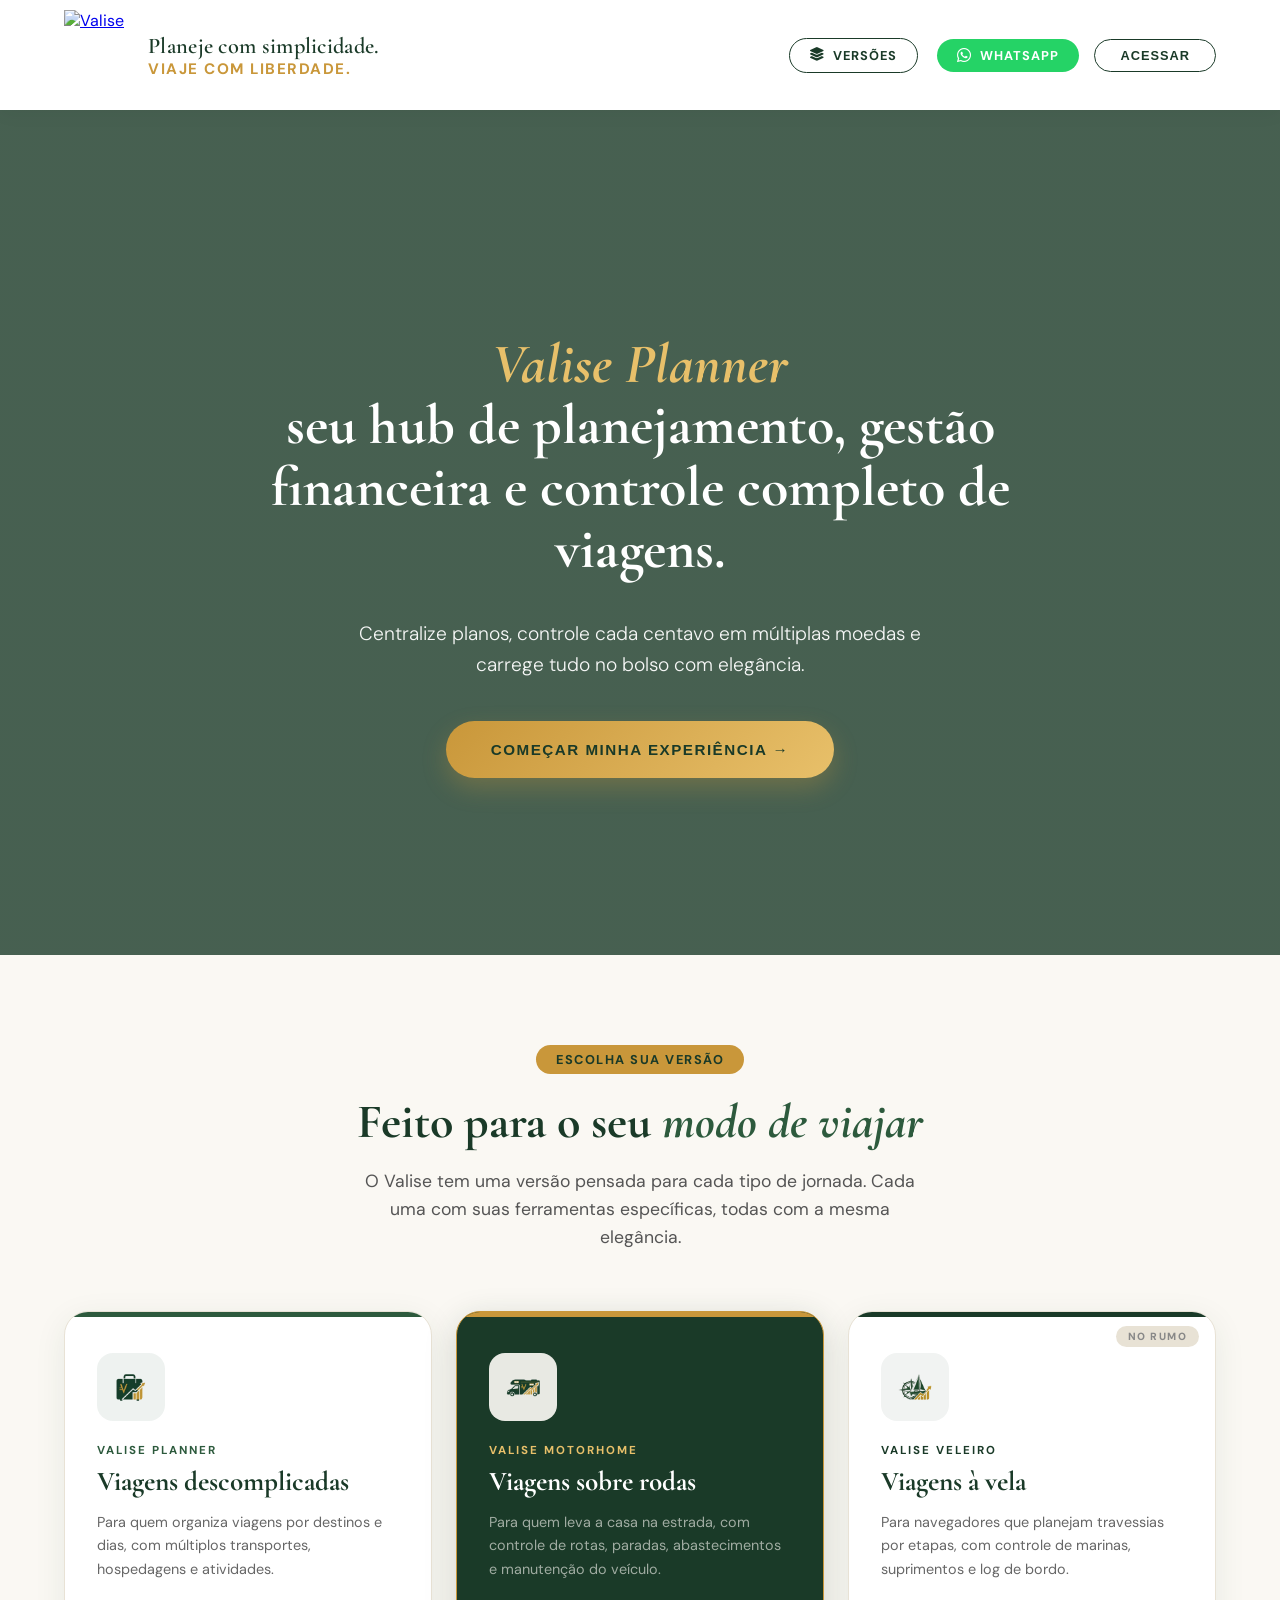
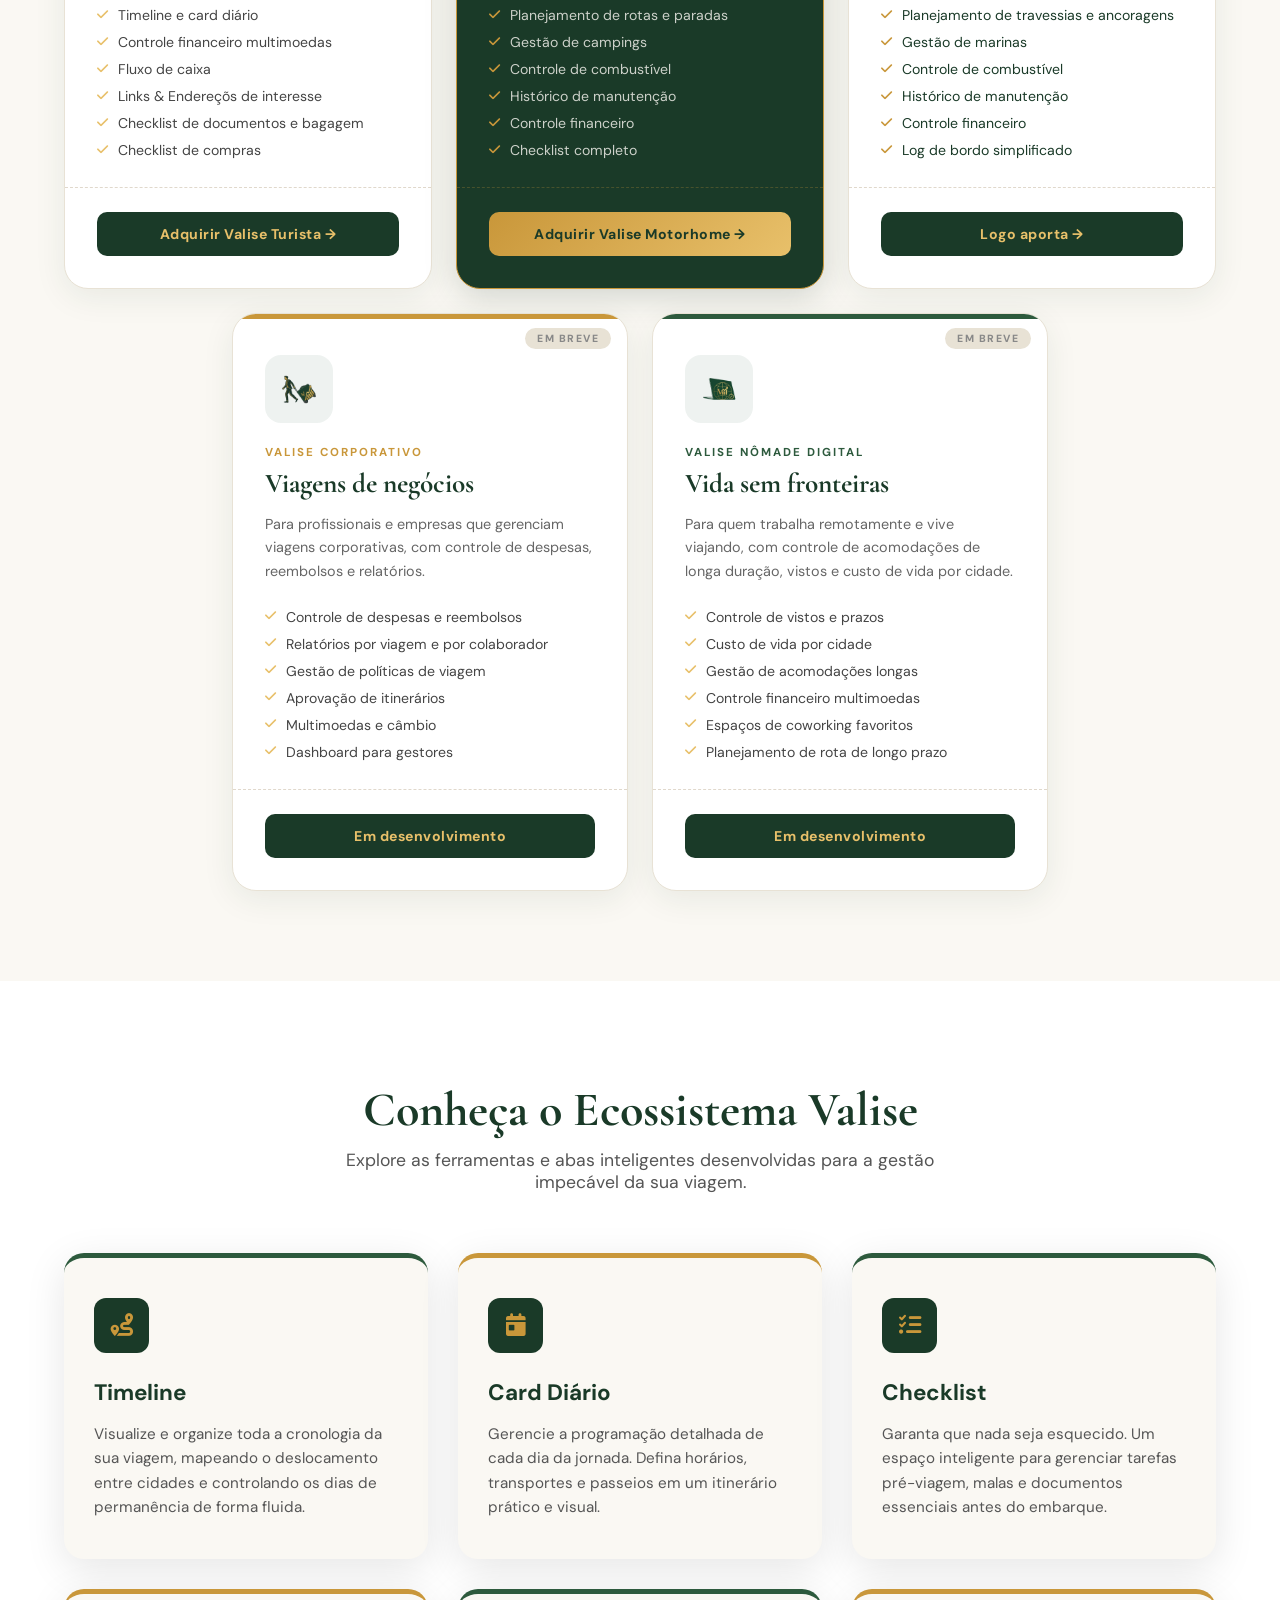
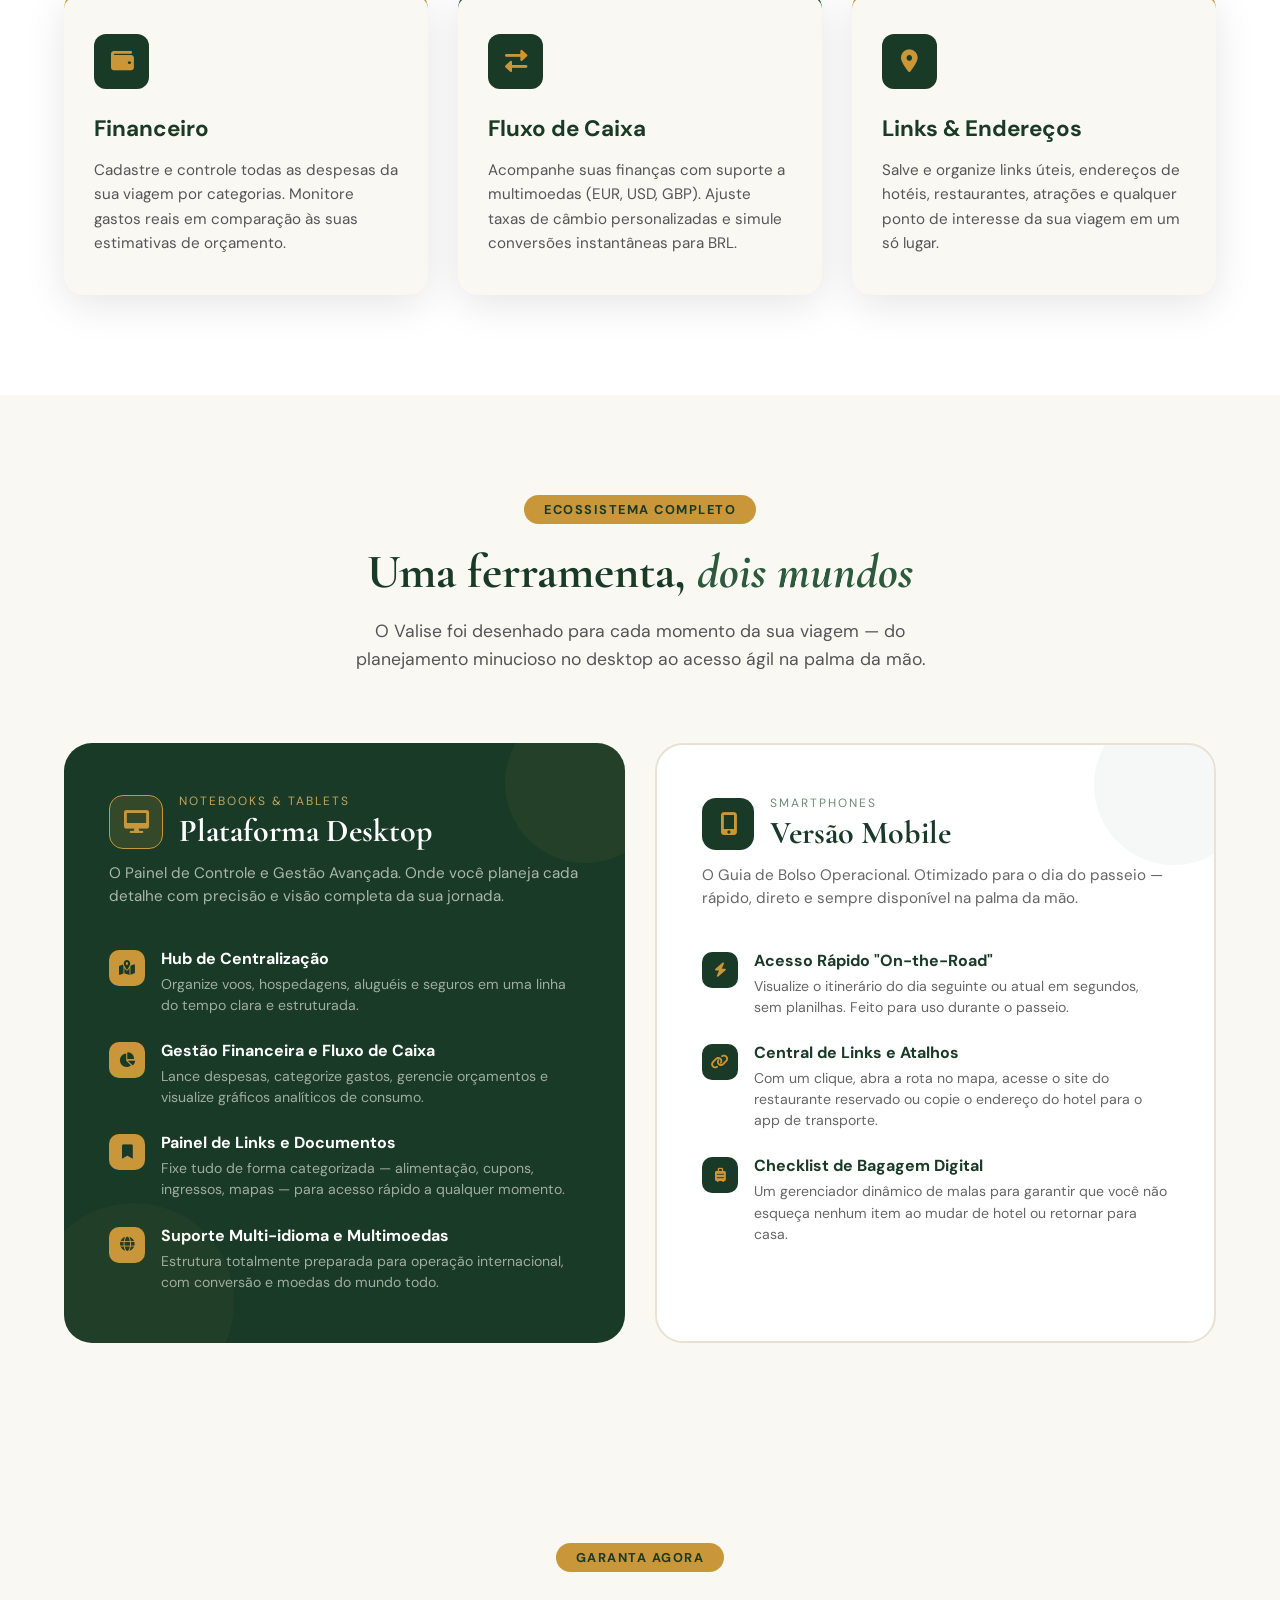
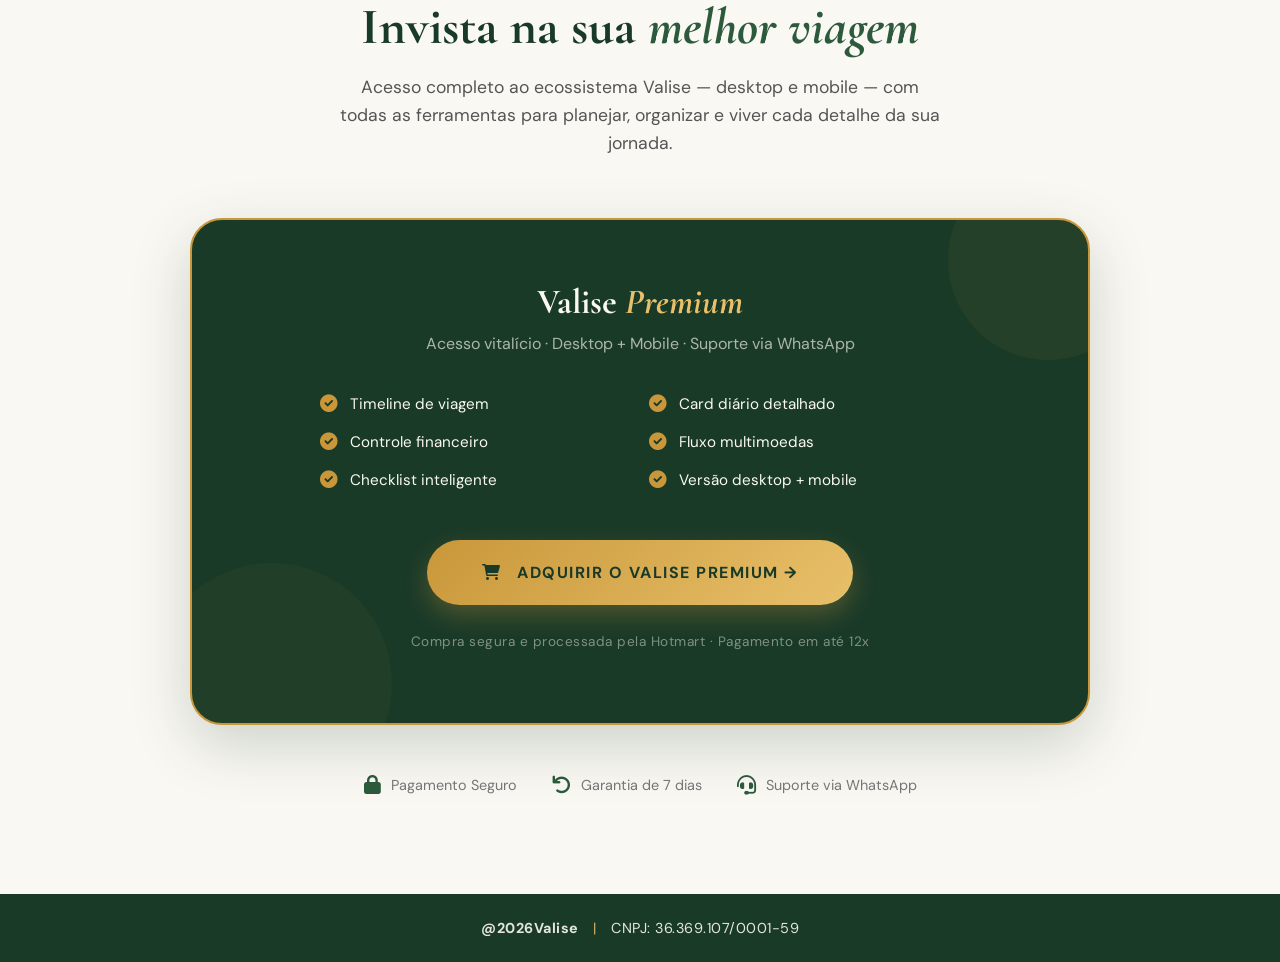
==== commit 6a39b224: "Add files via upload" ====
--- a/versao-desktop-turista/index.html
+++ b/versao-desktop-turista/index.html
@@ -1,707 +1,793 @@
-
-
-
-
-
-
-
-
-
-
-
-
-
-
-
-<!--
-=============================================================
-Aplicativo de gestão de roteiros e fluxo de caixa.
-=============================================================
-  Autor:       José Ricardo Verona Alves
-  Copyright:   © 2025 José Ricardo Verona Alves
-               Todos os direitos reservados.
-
-  Este software é obra intelectual original protegida pela
-  Lei nº 9.609/1998 (Lei do Software) e pela Lei nº 9.610/1998
-  (Lei de Direito Autoral) da República Federativa do Brasil,
-  bem como por tratados internacionais de propriedade intelectual.
-
-  É expressamente proibido, sem autorização prévia e por
-  escrito do autor:
-  - Copiar, reproduzir ou distribuir este software;
-  - Modificar, adaptar ou criar obras derivadas;
-  - Sublicenciar, vender ou transferir a terceiros;
-  - Utilizar para fins comerciais sem licença formal.
-
-  Bibliotecas de terceiros utilizadas:
-  - Chart.js (MIT License) — https://www.chartjs.org
-  - chartjs-plugin-datalabels (MIT License)
-  - Font Awesome 6 (Free License) — https://fontawesome.com
-
-  Data de criação: 25 de maio de 2025
-  Versão:         1.0.0.4
-  Contato:        jrverona@gmail.com
-=============================================================
--->
 <!DOCTYPE html>
 <html lang="pt-br">
 <head>
-    <meta charset="UTF-8">
-    <meta name="viewport" content="width=device-width, initial-scale=1.0">
-    <link rel="icon" type="image/png" href="../assets/Logo F.ico">
-    <title>Valise Manager</title>
-    <meta name="author" content="José Ricardo Verona Alves">
-    <meta name="copyright" content="© 2025 José Ricardo Verona Alves. Todos os direitos reservados.">
-    <meta name="description" content="Valise Manager — desenvolvido por José Ricardo Verona Alves">
-
-    <!-- PWA: instalação na tela inicial (Android/Chrome/Edge) -->
-    <link rel="manifest" href="manifest.json">
-    <meta name="theme-color" content="#6b8e23">
-
-    <!-- PWA: suporte específico ao iOS/Safari (não lê manifest.json) -->
-    <meta name="apple-mobile-web-app-capable" content="yes">
-    <meta name="apple-mobile-web-app-status-bar-style" content="default">
-    <meta name="apple-mobile-web-app-title" content="Valise Manager">
-    <link rel="apple-touch-icon" href="../assets/icon-192.png">
-
-    <script src="https://cdn.jsdelivr.net/npm/chart.js"></script>
-    <script src="https://cdn.jsdelivr.net/npm/chartjs-plugin-datalabels@2.0.0"></script>
-    <link rel="stylesheet" href="https://cdnjs.cloudflare.com/ajax/libs/font-awesome/6.5.1/css/all.min.css">
-    <link rel="stylesheet" href="style.css">
+<meta charset="UTF-8">
+<meta name="viewport" content="width=device-width, initial-scale=1.0, viewport-fit=cover">
+<link rel="icon" type="image/png" href="assets/Logo F.ico">
+<title>Valise | O Gerenciador de Viagens Definitivo</title>
+<link href="https://fonts.googleapis.com/css2?family=Cormorant+Garamond:ital,wght@0,600;1,600&family=DM+Sans:wght@400;500;700&display=swap" rel="stylesheet">
+<link rel="stylesheet" href="https://cdnjs.cloudflare.com/ajax/libs/font-awesome/6.0.0/css/all.min.css">
+<style>
+    :root {
+        --green-deep: #1a3a28;
+        --green-mid: #2d5a3d;
+        --gold: #c9973a;
+        --gold-light: #e8c06a;
+        --cream: #faf8f3;
+        --white: #ffffff;
+        --shadow: 0 10px 40px rgba(0,0,0,0.1);
+    }
+
+    html { margin: 0; padding: 0; overflow-x: hidden; scroll-behavior: smooth; }
+    body { margin: 0; padding: 0; font-family: 'DM Sans', sans-serif; background: var(--cream); color: var(--green-deep); -webkit-overflow-scrolling: touch; position: relative; }
+
+    /* Navbar Premium */
+    nav {
+        padding: 5px 5%;
+        display: flex;
+        justify-content: space-between;
+        align-items: center;
+        background: rgba(255, 255, 255, 0.95);
+        -webkit-backdrop-filter: blur(10px);
+        backdrop-filter: blur(10px);
+        position: sticky;
+        top: 0;
+        z-index: 100;
+        box-shadow: 0 2px 20px rgba(0,0,0,0.05);
+    }
+    .brand { display: flex; align-items: center; padding: 5px 0; }
+    .logo-img { height: 90px; width: auto; object-fit: contain; transition: transform 0.3s ease; }
+    .logo-img:hover { transform: translateY(-2px); }
+
+    /* Slogan central da navbar */
+    .nav-slogan { display: flex; align-items: center; }
+    .nav-slogan .slogan-text { display: flex; flex-direction: column; line-height: 1.25; }
+    .nav-slogan .slogan-text .line1 { font-family: 'Cormorant Garamond', serif; font-weight: 600; font-size: 1.4rem; color: var(--green-deep); letter-spacing: 0.3px; }
+    .nav-slogan .slogan-text .line2 { font-family: 'DM Sans', sans-serif; font-weight: 700; font-size: 0.95rem; color: var(--gold); text-transform: uppercase; letter-spacing: 1.5px; }
+
+    /* Grupo de botões no topo */
+    .nav-actions { display: flex; align-items: center; gap: 15px; }
+
+    /* Hero Section */
+    .hero {
+        background: linear-gradient(rgba(26, 58, 40, 0.8), rgba(26, 58, 40, 0.8)), url('https://images.unsplash.com/photo-1507525428034-b723cf961d3e?auto=format&fit=crop&w=1920&q=80');
+        background-size: cover; background-position: center;
+        min-height: 85vh; display: flex; flex-direction: column; align-items: center; justify-content: center;
+        text-align: center; color: var(--white); padding: 40px 20px;
+    }
+
+    .hero h1 { font-family: 'Cormorant Garamond', serif; font-size: 3.5rem; margin-bottom: 20px; line-height: 1.1; max-width: 850px; }
+    .hero h1 em { color: var(--gold-light); font-style: italic; }
+    .hero p { font-size: 1.2rem; max-width: 600px; margin-bottom: 40px; opacity: 0.95; font-weight: 300; line-height: 1.6; }
+
+    .btn-gold {
+        background: linear-gradient(135deg, var(--gold) 0%, var(--gold-light) 100%);
+        color: var(--green-deep); border: none; border-radius: 50px;
+        padding: 20px 45px; font-weight: 700; font-size: 0.95rem;
+        cursor: pointer; text-decoration: none; transition: all 0.3s ease;
+        box-shadow: 0 10px 25px rgba(201,151,58,0.3);
+        text-transform: uppercase; letter-spacing: 1.5px;
+        display: inline-block;
+    }
+    .btn-gold:hover { transform: translateY(-3px); box-shadow: 0 15px 35px rgba(201,151,58,0.5); filter: brightness(1.05); }
+
+    /* Novas Secções Estilizadas */
+    .features-section { padding: 100px 5%; background: var(--white); text-align: center; }
+    
+    /* Grid atualizada para acomodar os 6 elementos com harmonia */
+    .features-grid { display: grid; grid-template-columns: repeat(auto-fit, minmax(300px, 1fr)); gap: 30px; max-width: 1200px; margin: 0 auto; }
+    
+    .feature-card { 
+        background: var(--cream); padding: 40px 30px; border-radius: 20px; 
+        box-shadow: var(--shadow); transition: transform 0.3s ease, box-shadow 0.3s ease; 
+        text-align: left; border-top: 5px solid var(--green-mid);
+    }
+    .feature-card:hover { transform: translateY(-8px); box-shadow: 0 15px 45px rgba(0,0,0,0.15); }
+    .feature-card.alt-border { border-top-color: var(--gold); }
+    
+    .icon-box { background: var(--green-deep); color: var(--gold); width: 55px; height: 55px; border-radius: 12px; display: flex; align-items: center; justify-content: center; font-size: 1.4rem; margin-bottom: 25px; }
+    .feature-card h3 { font-size: 1.4rem; color: var(--green-deep); margin-bottom: 15px; font-weight: 700; font-family: 'DM Sans', sans-serif; }
+    .feature-card p { color: #555; line-height: 1.6; font-size: 0.95rem; margin: 0; }
+
+    /* Login Modal Adaptado para Firebase Auth */
+    #login-overlay {
+        display: none; position: fixed; top: 0; left: 0; right: 0; bottom: 0; background: rgba(26, 58, 40, 0.97);
+        z-index: 1000; align-items: center; justify-content: center; -webkit-backdrop-filter: blur(12px); backdrop-filter: blur(12px);
+    }
+    .login-box {
+        background: var(--white); padding: 50px 40px; border-radius: 32px;
+        width: 90%; max-width: 400px; text-align: center; box-shadow: 0 30px 60px rgba(0,0,0,0.4);
+    }
+    .login-logo { width: 140px; height: auto; margin-bottom: 10px; }
+    .login-box input {
+        width: 100%; padding: 18px; margin: 10px 0;
+        border: 1px solid #eee; border-radius: 14px; box-sizing: border-box;
+        background: #f9f9f9; font-size: 1rem; transition: 0.3s;
+    }
+    .login-box input:focus { border-color: var(--gold); outline: none; background: #fff; }
+    .btn-access {
+        width: 100%; background: var(--green-deep); color: var(--gold-light);
+        padding: 18px; border: none; border-radius: 14px; font-weight: bold; 
+        cursor: pointer; margin-top: 20px; text-transform: uppercase; letter-spacing: 1px; transition: 0.3s;
+    }
+    .btn-access:hover { background: #0e2016; letter-spacing: 2px; }
+
+    /* App Frame */
+    #app-container { 
+        display: none; 
+        position: fixed; 
+        top: 0; left: 0; right: 0; bottom: 0;
+        z-index: 2000; 
+        background: white; 
+        width: 100vw;
+        height: 100vh;
+        overflow: hidden;
+    }
+    
+    #app-frame { 
+        width: 100%; 
+        height: 100%; 
+        border: none; 
+        display: block;
+    }
+
+    @media (max-width: 768px) {
+        /* Navbar / Hero */
+        .hero { min-height: 60vh; padding: 20px; }
+        .hero h1 { font-size: 2rem !important; }
+        .hero p { font-size: 1rem; margin-bottom: 25px; }
+        .logo-img { height: 60px; }
+        .nav-actions { gap: 8px; }
+        .nav-slogan { display: none !important; }
+
+        nav { flex-wrap: wrap; row-gap: 10px; padding: 10px 4%; }
+        .nav-actions { width: 100%; justify-content: center; flex-wrap: wrap; gap: 8px !important; }
+        .nav-actions a, .nav-actions button {
+            padding: 7px 14px !important;
+            font-size: 0.7rem !important;
+            letter-spacing: 0.5px !important;
+            margin-right: 0 !important;
+        }
+
+        /* Features em lista vertical (mais fácil de ler) */
+        .features-grid { 
+            grid-template-columns: 1fr !important; 
+            gap: 15px !important; 
+        }
+        .feature-card { padding: 25px !important; }
+
+        /* Simplificação da seção Plataformas */
+        #plataformas { padding: 40px 5% !important; }
+        #plataformas > div > div { grid-template-columns: 1fr !important; gap: 20px; }
+        #plataformas > div > div:last-child { grid-template-columns: 1fr !important; }
+
+        /* Esconde textos longos no mobile para manter a página rápida */
+        .hide-mobile { display: none !important; }
+    }
+
+</style>
 </head>
 <body>
 
-<div class="container">
-
-<!-- Cabeçalho visível apenas na impressão -->
-<div class="print-header" style="display:none;">
-  <img src="../assets/Logo T01.png" alt="Logo" style="height: 150px; max-height: 150px; width: auto; object-fit: contain;">
-  <div class="print-header-text">
-    <span></span>
-    <span></span>
-  </div>
-</div>
-<div class="sticky-top">
-    <div class="sticky-top-inner">
-    <header style="margin-bottom: 12px; display: flex; justify-content: space-between; align-items: center; flex-wrap: wrap; gap: 10px;">
-        <div style="display:flex; align-items:center; gap:14px;"><img src="../assets/Logo T01.png" alt="Logo" style="height: 75px; max-height: 75px; width: auto; object-fit: contain;"><div style="display:flex; flex-direction:column; justify-content:center; line-height:1.2;"><span style="font-family:serif; font-size:0.72rem; font-weight:600; letter-spacing:0.18em; text-transform:uppercase; color:var(--text-muted);"></span><span style="font-family:serif; font-size:0.72rem; font-weight:600; letter-spacing:0.18em; text-transform:uppercase; color:var(--gold, #c9973a);"></span></div></div>
-
-        <div class="trip-stamp" id="trip-stamp">
-            <span id="trip-stamp-text">Viagem</span>
-        </div>
-
-        <div style="display: flex; align-items: center; gap: 5px; flex-wrap: wrap;">
-            
-            <div class="lang-visual-selector" id="lang-selector-container">
-                <button class="lang-flag-btn active" onclick="changeLang('pt')" title="Português">
-                    <img src="https://flagcdn.com/w40/br.png" alt="Brasil">
-                </button>
-                <button class="lang-flag-btn" onclick="changeLang('en')" title="English">
-                    <img src="https://flagcdn.com/w40/us.png" alt="USA">
-                </button>
-            </div>
-            
-            <button id="btn-install-pwa" class="btn-action" onclick="installPWA()" title="Instalar aplicativo" style="display:none; padding:8px 11px; color:#6b8e23; border-color:#6b8e23;" onmouseover="this.style.background='#f0f5e6'" onmouseout="this.style.background='white'"><i class="fas fa-download" style="font-size:1.1rem;"></i></button>
-            <button class="btn-action" onclick="exportData()" title="Salvar Como..." style="padding:8px 11px; color:#2e8b6e; border-color:#2e8b6e;" onmouseover="this.style.background='#e6f5f0'" onmouseout="this.style.background='white'"><i class="fas fa-save" style="font-size:1.1rem;"></i></button>
-            <button class="btn-action" onclick="document.getElementById('importFile').click()" title="Importar dados" style="padding:8px 11px; color:#c47a2b; border-color:#c47a2b;" onmouseover="this.style.background='#fef3e6'" onmouseout="this.style.background='white'"><i class="fas fa-folder-open" style="font-size:1.1rem;"></i></button>
-            <input type="file" id="importFile" style="display:none" onchange="importData(event)">
-            <button class="btn-action" onclick="printPage()"><i class="fas fa-print"></i><span data-i18n="btn_print">Imprimir</span></button>
-            <button class="btn-action" onclick="generateClientItinerary()" title="Roteiro do Cliente" style="color:#2e8b6e; border-color:#2e8b6e;" onmouseover="this.style.background='#e6f5f0'" onmouseout="this.style.background='white'"><i class="fas fa-route"></i><span data-i18n="btn_export_client">Roteiro do Cliente</span></button>
-            <button class="btn-action" onclick="clearAllData()" style="color:#dc2626; border-color:#dc2626;" onmouseover="this.style.background='#fee2e2'" onmouseout="this.style.background='white'"><i class="fas fa-trash-alt"></i><span data-i18n="btn_clear_data">Limpar Dados</span></button>
-        </div>
-    </header>
-
-    <div id="tabs-bar-wrapper" style="display:flex; align-items:center; gap:8px;">
-    <nav class="tabs" style="flex:1; min-width:0;">
-        <button id="btn-tab-timeline" class="tab-btn active" onclick="switchTab(event, 'tab-timeline')" data-i18n="tab_timeline">Timeline</button>
-        <button id="btn-tab-cards" class="tab-btn" onclick="switchTab(event, 'tab-cards')" data-i18n="tab_cards">Card Diário</button>
-        <button id="btn-tab-checklist" class="tab-btn" onclick="switchTab(event, 'tab-checklist')" data-i18n="tab_checklist">Checklist</button>
-        <button id="btn-tab-finance" class="tab-btn" onclick="switchTab(event, 'tab-finance')" data-i18n="tab_finance">Financeiro</button>
-        <button id="btn-tab-cronograma" class="tab-btn" onclick="switchTab(event, 'tab-cronograma')" data-i18n="tab_cronograma">💳 Fluxo de Caixa</button>
-        <button id="btn-tab-links" class="tab-btn" onclick="switchTab(event, 'tab-links')" data-i18n="tab_links">🔗 Links & Endereços</button>
-        <button id="btn-tab-ajuda" class="tab-btn" onclick="switchTab(event, 'tab-ajuda')" data-i18n="tab_help">❓ Como Usar</button>
-    </nav>
-    <div id="sair-btn-slot" style="flex-shrink:0;"></div>
+<nav>
+    <div style="display: flex; align-items: center; gap: 24px;">
+        <div class="brand">
+            <a href="https://valiseplanner.com.br" style="display: flex; align-items: center;">
+                <img src="assets/Logo T01.png?v=new" alt="Valise" class="logo-img">
+            </a>
+        </div>
+        <div class="nav-slogan">
+            <span class="slogan-text">
+                <span class="line1">Planeje com simplicidade.</span>
+                <span class="line2">Viaje com liberdade.</span>
+            </span>
+        </div>
     </div>
+    <div class="nav-actions">
+        <a href="#versoes" style="background:transparent; border:1.5px solid var(--green-deep); color:var(--green-deep); padding:8px 20px; border-radius:30px; cursor:pointer; font-weight:700; font-size:0.8rem; letter-spacing:1px; transition: 0.3s; text-decoration: none; display: inline-flex; align-items: center; gap: 8px; margin-right: 4px;">
+            <i class="fas fa-layer-group" style="font-size: 0.85rem;"></i> VERSÕES
+        </a>
+        <a href="https://wa.me/5516992629626" target="_blank" style="background:#25D366; border:none; color:#ffffff; padding:8px 20px; border-radius:30px; cursor:pointer; font-weight:700; font-size:0.8rem; letter-spacing:1px; transition: 0.3s; text-decoration: none; display: inline-flex; align-items: center; gap: 8px;">
+            <i class="fab fa-whatsapp" style="font-size: 1rem;"></i> WHATSAPP
+        </a>
+        <button onclick="showLogin()" style="background:transparent; border:1.5px solid var(--green-deep); color:var(--green-deep); padding:8px 25px; border-radius:30px; cursor:pointer; font-weight:700; font-size:0.8rem; letter-spacing:1px; transition: 0.3s;">
+            ACESSAR
+        </button>
+    </div>
+</nav>
+
+<section class="hero">
+    <h1><em>Valise Planner </em><br>seu hub de planejamento, gestão financeira e controle completo de viagens. </h1>
+    <p>Centralize planos, controle cada centavo em múltiplas moedas e carrege tudo no bolso com elegância.</p>
+    <button class="btn-gold" onclick="showLogin()">Começar Minha Experiência →</button>
+</section>
+
+
+<!-- ===== SEÇÃO VERSÕES (inserida entre hero e features) ===== -->
+<section style="padding: 90px 5%; background: var(--cream);" id="versoes">
+    <div style="max-width: 1200px; margin: 0 auto; text-align: center;">
+
+        <div style="background: var(--gold); color: var(--green-deep); padding: 6px 20px; border-radius: 20px; font-size: 0.8rem; font-weight: bold; text-transform: uppercase; letter-spacing: 1.5px; display: inline-block; margin-bottom: 20px;">
+            Escolha sua versão
+        </div>
+        <h2 style="font-family: 'Cormorant Garamond', serif; font-size: 3rem; color: var(--green-deep); margin: 0 0 15px; line-height: 1.2;">
+            Feito para o seu <em style="color: var(--green-mid); font-style: italic;">modo de viajar</em>
+        </h2>
+        <p style="font-size: 1.1rem; color: #555; max-width: 580px; margin: 0 auto 60px; line-height: 1.6;">
+            O Valise tem uma versão pensada para cada tipo de jornada. Cada uma com suas ferramentas específicas, todas com a mesma elegância.
+        </p>
+
+        <!-- Linha 1: 3 cards -->
+        <div style="display: grid; grid-template-columns: repeat(3, 1fr); gap: 24px; margin-bottom: 24px;">
+
+            <!-- TURISTA -->
+            <div class="version-card" style="background: var(--white); border-radius: 24px; overflow: hidden; box-shadow: 0 8px 32px rgba(26,58,40,0.08); border: 1.5px solid #e8e2d5; display: flex; flex-direction: column; transition: transform 0.3s ease, box-shadow 0.3s ease; cursor: default;">
+                <div style="height: 5px; background: var(--green-mid);"></div>
+                <div style="padding: 36px 32px 32px; flex: 1; display: flex; flex-direction: column; text-align: left;">
+                    <div style="width: 68px; height: 68px; border-radius: 16px; background: rgba(45,90,61,0.08); display: flex; align-items: center; justify-content: center; margin-bottom: 22px;">
+                        <img src="[data-uri]" alt="Turista" style="width: 42px; height: 42px; object-fit: contain;">
+                    </div>
+                    <div style="font-size: 0.72rem; font-weight: 700; text-transform: uppercase; letter-spacing: 2px; color: var(--green-mid); margin-bottom: 8px;">Valise Planner</div>
+                    <h3 style="font-family: 'Cormorant Garamond', serif; font-size: 1.7rem; color: var(--green-deep); margin: 0 0 12px; line-height: 1.2;">Viagens descomplicadas</h3>
+                    <p style="font-size: 0.9rem; color: #666; line-height: 1.65; margin: 0 0 24px; flex: 1;">Para quem organiza viagens por destinos e dias, com múltiplos transportes, hospedagens e atividades.</p>
+                    <ul style="list-style: none; padding: 0; margin: 0 0 28px; display: flex; flex-direction: column; gap: 9px;">
+                        <li style="display: flex; align-items: center; gap: 10px; font-size: 0.88rem; color: #444;"><i class="fas fa-check" style="color: var(--gold-light); font-size: 0.8rem; flex-shrink:0;"></i> Timeline e card diário</li>
+                        <li style="display: flex; align-items: center; gap: 10px; font-size: 0.88rem; color: #444;"><i class="fas fa-check" style="color: var(--gold-light); font-size: 0.8rem; flex-shrink:0;"></i> Controle financeiro multimoedas</li>
+                        <li style="display: flex; align-items: center; gap: 10px; font-size: 0.88rem; color: #444;"><i class="fas fa-check" style="color: var(--gold-light); font-size: 0.8rem; flex-shrink:0;"></i> Fluxo de caixa</li>
+                        <li style="display: flex; align-items: center; gap: 10px; font-size: 0.88rem; color: #444;"><i class="fas fa-check" style="color: var(--gold-light); font-size: 0.8rem; flex-shrink:0;"></i> Links & Endereçõs de interesse</li>
+                        <li style="display: flex; align-items: center; gap: 10px; font-size: 0.88rem; color: #444;"><i class="fas fa-check" style="color: var(--gold-light); font-size: 0.8rem; flex-shrink:0;"></i> Checklist de documentos e bagagem</li>
+                        <li style="display: flex; align-items: center; gap: 10px; font-size: 0.88rem; color: #444;"><i class="fas fa-check" style="color: var(--gold-light); font-size: 0.8rem; flex-shrink:0;"></i> Checklist de compras</li>
+                    </ul>
+                    <div style="border-top: 1px dashed #e0d8cc; margin: 0 -32px 24px; padding: 0 32px;"></div>
+                    <a href="https://pay.hotmart.com/C106401358W" target="_blank" style="display: block; text-align: center; background: var(--green-deep); color: var(--gold-light); padding: 13px 20px; border-radius: 10px; font-size: 0.88rem; font-weight: 700; text-decoration: none; letter-spacing: 0.5px; transition: all 0.3s ease;">
+                        Adquirir Valise Turista →
+                    </a>
+                </div>
+            </div>
+
+            <!-- MOTORHOME -->
+            <div class="version-card" style="background: var(--green-deep); border-radius: 24px; overflow: hidden; box-shadow: 0 8px 32px rgba(26,58,40,0.18); border: 1.5px solid var(--gold); display: flex; flex-direction: column; transition: transform 0.3s ease, box-shadow 0.3s ease; cursor: default; position: relative;">
+                <div style="height: 5px; background: var(--gold);"></div>
+                <div style="padding: 36px 32px 32px; flex: 1; display: flex; flex-direction: column; text-align: left;">
+                    <div style="width: 68px; height: 68px; border-radius: 16px; background: rgba(250,248,243,0.92); display: flex; align-items: center; justify-content: center; margin-bottom: 22px;">
+                        <img src="[data-uri]" alt="Motorhome" style="width: 42px; height: 42px; object-fit: contain;">
+                    </div>
+                    <div style="font-size: 0.72rem; font-weight: 700; text-transform: uppercase; letter-spacing: 2px; color: var(--gold-light); margin-bottom: 8px;">Valise Motorhome</div>
+                    <h3 style="font-family: 'Cormorant Garamond', serif; font-size: 1.7rem; color: var(--white); margin: 0 0 12px; line-height: 1.2;">Viagens sobre rodas</h3>
+                    <p style="font-size: 0.9rem; color: rgba(250,248,243,0.6); line-height: 1.65; margin: 0 0 24px; flex: 1;">Para quem leva a casa na estrada, com controle de rotas, paradas, abastecimentos e manutenção do veículo.</p>
+                    <ul style="list-style: none; padding: 0; margin: 0 0 28px; display: flex; flex-direction: column; gap: 9px;">
+                        <li style="display: flex; align-items: center; gap: 10px; font-size: 0.88rem; color: rgba(250,248,243,0.8);"><i class="fas fa-check" style="color: var(--gold); font-size: 0.8rem; flex-shrink:0;"></i> Planejamento de rotas e paradas</li>
+                        <li style="display: flex; align-items: center; gap: 10px; font-size: 0.88rem; color: rgba(250,248,243,0.8);"><i class="fas fa-check" style="color: var(--gold); font-size: 0.8rem; flex-shrink:0;"></i> Gestão de campings</li>
+                        <li style="display: flex; align-items: center; gap: 10px; font-size: 0.88rem; color: rgba(250,248,243,0.8);"><i class="fas fa-check" style="color: var(--gold); font-size: 0.8rem; flex-shrink:0;"></i> Controle de combustível</li>
+                        <li style="display: flex; align-items: center; gap: 10px; font-size: 0.88rem; color: rgba(250,248,243,0.8);"><i class="fas fa-check" style="color: var(--gold); font-size: 0.8rem; flex-shrink:0;"></i> Histórico de manutenção</li>
+                        <li style="display: flex; align-items: center; gap: 10px; font-size: 0.88rem; color: rgba(250,248,243,0.8);"><i class="fas fa-check" style="color: var(--gold); font-size: 0.8rem; flex-shrink:0;"></i> Controle financeiro</li>
+                        <li style="display: flex; align-items: center; gap: 10px; font-size: 0.88rem; color: rgba(250,248,243,0.8);"><i class="fas fa-check" style="color: var(--gold); font-size: 0.8rem; flex-shrink:0;"></i> Checklist completo</li>
+                    </ul>
+                    <div style="border-top: 1px dashed rgba(201,151,58,0.25); margin: 0 -32px 24px; padding: 0 32px;"></div>
+                    <a href="https://pay.hotmart.com/W106671170L" target="_blank" style="display: block; text-align: center; background: linear-gradient(135deg, var(--gold) 0%, var(--gold-light) 100%); color: var(--green-deep); padding: 13px 20px; border-radius: 10px; font-size: 0.88rem; font-weight: 700; text-decoration: none; letter-spacing: 0.5px; transition: all 0.3s ease;">
+                        Adquirir Valise Motorhome →
+                    </a>
+                </div>
+            </div>
+
+            <!-- VELEIRO -->
+            <div class="version-card" style="background: var(--white); border-radius: 24px; overflow: hidden; box-shadow: 0 8px 32px rgba(26,58,40,0.08); border: 1.5px solid #e8e2d5; display: flex; flex-direction: column; transition: transform 0.3s ease, box-shadow 0.3s ease; cursor: default; position: relative;">
+                <div style="position: absolute; top: 14px; right: 16px; background: #e8e2d5; color: #888; font-size: 0.65rem; font-weight: 800; text-transform: uppercase; letter-spacing: 1.5px; padding: 4px 12px; border-radius: 20px;">No rumo</div>
+                <div style="height: 5px; background: var(--green-deep);"></div>
+                <div style="padding: 36px 32px 32px; flex: 1; display: flex; flex-direction: column; text-align: left;">
+                    <div style="width: 68px; height: 68px; border-radius: 16px; background: rgba(26,58,40,0.06); display: flex; align-items: center; justify-content: center; margin-bottom: 22px;">
+                        <img src="[data-uri]" alt="Veleiro" style="width: 42px; height: 42px; object-fit: contain;">
+                    </div>
+                    <div style="font-size: 0.72rem; font-weight: 700; text-transform: uppercase; letter-spacing: 2px; color: var(--green-deep); margin-bottom: 8px;">Valise Veleiro</div>
+                    <h3 style="font-family: 'Cormorant Garamond', serif; font-size: 1.7rem; color: var(--green-deep); margin: 0 0 12px; line-height: 1.2;">Viagens à vela</h3>
+                    <p style="font-size: 0.9rem; color: #666; line-height: 1.65; margin: 0 0 24px; flex: 1;">Para navegadores que planejam travessias por etapas, com controle de marinas, suprimentos e log de bordo.</p>
+                    <ul style="list-style: none; padding: 0; margin: 0 0 28px; display: flex; flex-direction: column; gap: 9px;">
+                        <li style="display: flex; align-items: center; gap: 10px; font-size: 0.88rem; color:#444(8, 8, 8, 0.8);"><i class="fas fa-check" style="color: var(--gold); font-size: 0.8rem; flex-shrink:0;"></i> Planejamento de travessias e ancoragens</li>
+                        <li style="display: flex; align-items: center; gap: 10px; font-size: 0.88rem; color: #444(0, 0, 0, 0.8);"><i class="fas fa-check" style="color: var(--gold); font-size: 0.8rem; flex-shrink:0;"></i> Gestão de marinas</li>
+                        <li style="display: flex; align-items: center; gap: 10px; font-size: 0.88rem; color: #444(0, 0, 0, 0.8);"><i class="fas fa-check" style="color: var(--gold); font-size: 0.8rem; flex-shrink:0;"></i> Controle de combustível</li>
+                        <li style="display: flex; align-items: center; gap: 10px; font-size: 0.88rem; color: #444(0, 0, 0, 0.8);"><i class="fas fa-check" style="color: var(--gold); font-size: 0.8rem; flex-shrink:0;"></i> Histórico de manutenção</li>
+                        <li style="display: flex; align-items: center; gap: 10px; font-size: 0.88rem; color: #444(0, 0, 0, 0.8);"><i class="fas fa-check" style="color: var(--gold); font-size: 0.8rem; flex-shrink:0;"></i> Controle financeiro</li>
+                        <li style="display: flex; align-items: center; gap: 10px; font-size: 0.88rem; color: #444(0, 0, 0, 0.8);"><i class="fas fa-check" style="color: var(--gold); font-size: 0.8rem; flex-shrink:0;"></i> Log de bordo simplificado</li>
+                    </ul>
+                    <div style="border-top: 1px dashed #e0d8cc; margin: 0 -32px 24px; padding: 0 32px;"></div>
+                    <a href="https://sailing.valiseplanner.com.br" target="_blank" style="display: block; text-align: center; background: var(--green-deep); color: var(--gold-light); padding: 13px 20px; border-radius: 10px; font-size: 0.88rem; font-weight: 700; text-decoration: none; letter-spacing: 0.5px; transition: all 0.3s ease;">
+                        Logo aporta →
+                    </a>
+                </div>
+            </div>
+
+        </div>
+
+        <!-- Linha 2: 2 cards centralizados -->
+        <div style="display: grid; grid-template-columns: repeat(2, 1fr); gap: 24px; max-width: 816px; margin: 24px auto 0;">
+
+            <!-- CORPORATIVO -->
+            <div class="version-card" style="background: var(--white); border-radius: 24px; overflow: hidden; box-shadow: 0 8px 32px rgba(26,58,40,0.08); border: 1.5px solid #e8e2d5; display: flex; flex-direction: column; transition: transform 0.3s ease, box-shadow 0.3s ease; cursor: default; position: relative;">
+                <div style="position: absolute; top: 14px; right: 16px; background: #e8e2d5; color: #888; font-size: 0.65rem; font-weight: 800; text-transform: uppercase; letter-spacing: 1.5px; padding: 4px 12px; border-radius: 20px;">Em Breve</div>
+                <div style="height: 5px; background: var(--gold);"></div>
+                <div style="padding: 36px 32px 32px; flex: 1; display: flex; flex-direction: column; text-align: left;">
+                    <div style="width: 68px; height: 68px; border-radius: 16px; background: rgba(45,90,61,0.08); display: flex; align-items: center; justify-content: center; margin-bottom: 22px;">
+                        <img src="[data-uri]" alt="Corporativo" style="width: 42px; height: 42px; object-fit: contain;">
+                    </div>
+                    <div style="font-size: 0.72rem; font-weight: 700; text-transform: uppercase; letter-spacing: 2px; color: var(--gold); margin-bottom: 8px;">Valise Corporativo</div>
+                    <h3 style="font-family: 'Cormorant Garamond', serif; font-size: 1.7rem; color: var(--green-deep); margin: 0 0 12px; line-height: 1.2;">Viagens de negócios</h3>
+                    <p style="font-size: 0.9rem; color: #666; line-height: 1.65; margin: 0 0 24px; flex: 1;">Para profissionais e empresas que gerenciam viagens corporativas, com controle de despesas, reembolsos e relatórios.</p>
+                    <ul style="list-style: none; padding: 0; margin: 0 0 28px; display: flex; flex-direction: column; gap: 9px;">
+                        <li style="display: flex; align-items: center; gap: 10px; font-size: 0.88rem; color: #444;"><i class="fas fa-check" style="color: var(--gold-light); font-size: 0.8rem; flex-shrink:0;"></i> Controle de despesas e reembolsos</li>
+                        <li style="display: flex; align-items: center; gap: 10px; font-size: 0.88rem; color: #444;"><i class="fas fa-check" style="color: var(--gold-light); font-size: 0.8rem; flex-shrink:0;"></i> Relatórios por viagem e por colaborador</li>
+                        <li style="display: flex; align-items: center; gap: 10px; font-size: 0.88rem; color: #444;"><i class="fas fa-check" style="color: var(--gold-light); font-size: 0.8rem; flex-shrink:0;"></i> Gestão de políticas de viagem</li>
+                        <li style="display: flex; align-items: center; gap: 10px; font-size: 0.88rem; color: #444;"><i class="fas fa-check" style="color: var(--gold-light); font-size: 0.8rem; flex-shrink:0;"></i> Aprovação de itinerários</li>
+                        <li style="display: flex; align-items: center; gap: 10px; font-size: 0.88rem; color: #444;"><i class="fas fa-check" style="color: var(--gold-light); font-size: 0.8rem; flex-shrink:0;"></i> Multimoedas e câmbio</li>
+                        <li style="display: flex; align-items: center; gap: 10px; font-size: 0.88rem; color: #444;"><i class="fas fa-check" style="color: var(--gold-light); font-size: 0.8rem; flex-shrink:0;"></i> Dashboard para gestores</li>
+                    </ul>
+                    <div style="border-top: 1px dashed #e0d8cc; margin: 0 -32px 24px; padding: 0 32px;"></div>
+                    <a href="https://wa.me/5516992629626" target="_blank" style="display: block; text-align: center; background: var(--green-deep); color: var(--gold-light); padding: 13px 20px; border-radius: 10px; font-size: 0.88rem; font-weight: 700; text-decoration: none; letter-spacing: 0.5px; transition: all 0.3s ease;">
+                        Em desenvolvimento
+                    </a>
+                </div>
+            </div>
+
+            <!-- NÔMADE DIGITAL -->
+            <div class="version-card" style="background: var(--white); border-radius: 24px; overflow: hidden; box-shadow: 0 8px 32px rgba(26,58,40,0.08); border: 1.5px solid #e8e2d5; display: flex; flex-direction: column; transition: transform 0.3s ease, box-shadow 0.3s ease; cursor: default; position: relative;">
+                <div style="position: absolute; top: 14px; right: 16px; background: #e8e2d5; color: #888; font-size: 0.65rem; font-weight: 800; text-transform: uppercase; letter-spacing: 1.5px; padding: 4px 12px; border-radius: 20px;">Em breve</div>
+                <div style="height: 5px; background: var(--green-mid);"></div>
+                <div style="padding: 36px 32px 32px; flex: 1; display: flex; flex-direction: column; text-align: left;">
+                    <div style="width: 68px; height: 68px; border-radius: 16px; background: rgba(45,90,61,0.08); display: flex; align-items: center; justify-content: center; margin-bottom: 22px;">
+                        <img src="[data-uri]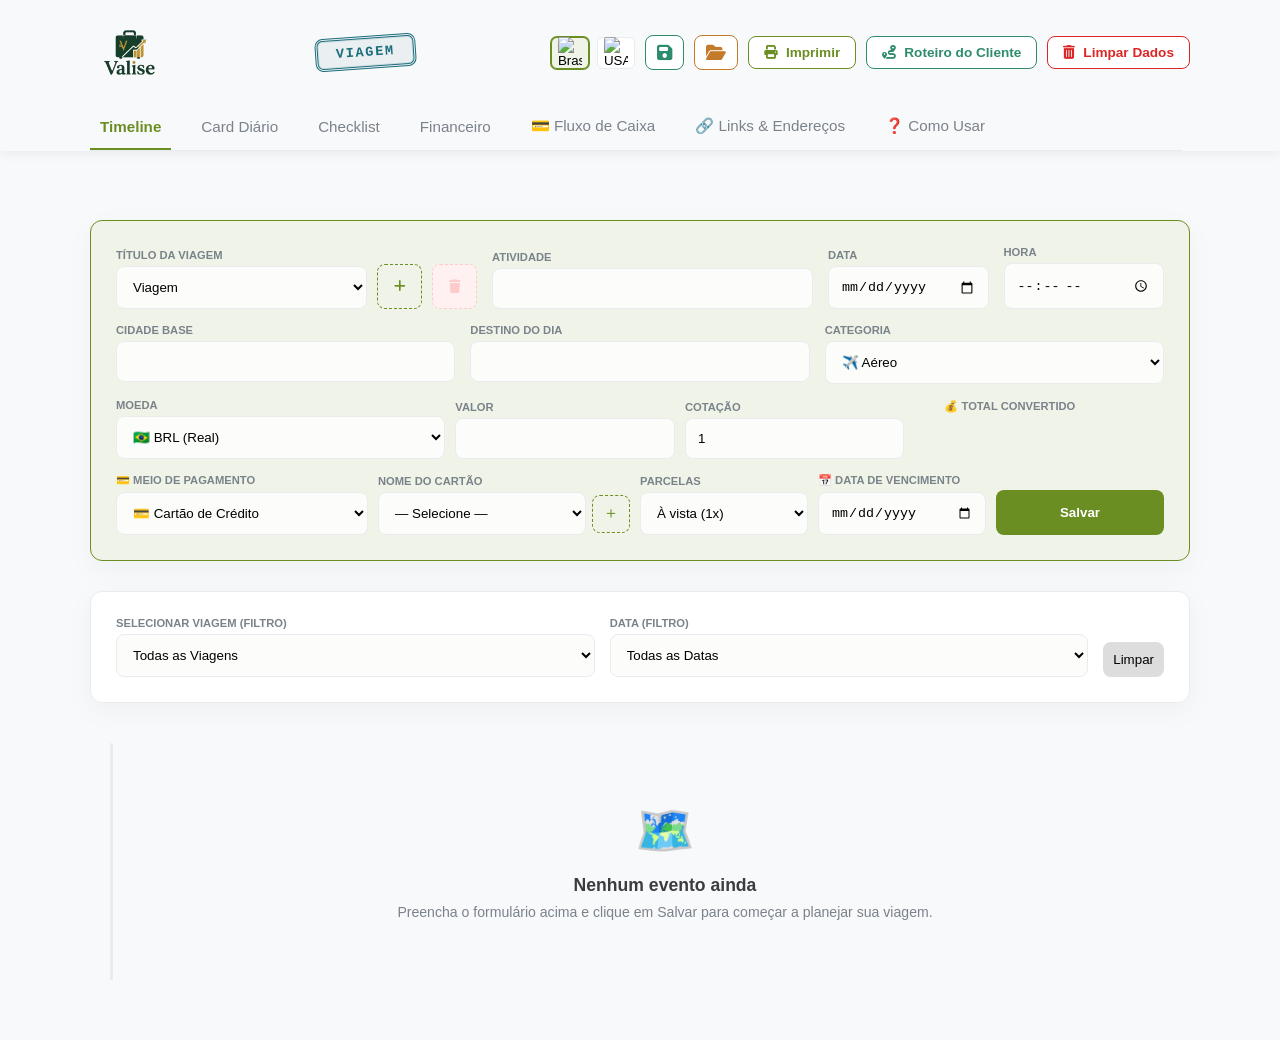
==== commit 713083c8: "Add files via upload" ====
--- a/versao-desktop-turista/index.html
+++ b/versao-desktop-turista/index.html
@@ -1,793 +1,717 @@
+
+
+
+
+
+
+
+
+
+
+
+
+
+
+
+<!--
+=============================================================
+Aplicativo de gestão de roteiros e fluxo de caixa.
+=============================================================
+  Autor:       José Ricardo Verona Alves
+  Copyright:   © 2025 José Ricardo Verona Alves
+               Todos os direitos reservados.
+
+  Este software é obra intelectual original protegida pela
+  Lei nº 9.609/1998 (Lei do Software) e pela Lei nº 9.610/1998
+  (Lei de Direito Autoral) da República Federativa do Brasil,
+  bem como por tratados internacionais de propriedade intelectual.
+
+  É expressamente proibido, sem autorização prévia e por
+  escrito do autor:
+  - Copiar, reproduzir ou distribuir este software;
+  - Modificar, adaptar ou criar obras derivadas;
+  - Sublicenciar, vender ou transferir a terceiros;
+  - Utilizar para fins comerciais sem licença formal.
+
+  Bibliotecas de terceiros utilizadas:
+  - Chart.js (MIT License) — https://www.chartjs.org
+  - chartjs-plugin-datalabels (MIT License)
+  - Font Awesome 6 (Free License) — https://fontawesome.com
+
+  Data de criação: 25 de maio de 2025
+  Versão:         1.0.0.4
+  Contato:        jrverona@gmail.com
+=============================================================
+-->
 <!DOCTYPE html>
 <html lang="pt-br">
 <head>
-<meta charset="UTF-8">
-<meta name="viewport" content="width=device-width, initial-scale=1.0, viewport-fit=cover">
-<link rel="icon" type="image/png" href="assets/Logo F.ico">
-<title>Valise | O Gerenciador de Viagens Definitivo</title>
-<link href="https://fonts.googleapis.com/css2?family=Cormorant+Garamond:ital,wght@0,600;1,600&family=DM+Sans:wght@400;500;700&display=swap" rel="stylesheet">
-<link rel="stylesheet" href="https://cdnjs.cloudflare.com/ajax/libs/font-awesome/6.0.0/css/all.min.css">
-<style>
-    :root {
-        --green-deep: #1a3a28;
-        --green-mid: #2d5a3d;
-        --gold: #c9973a;
-        --gold-light: #e8c06a;
-        --cream: #faf8f3;
-        --white: #ffffff;
-        --shadow: 0 10px 40px rgba(0,0,0,0.1);
-    }
-
-    html { margin: 0; padding: 0; overflow-x: hidden; scroll-behavior: smooth; }
-    body { margin: 0; padding: 0; font-family: 'DM Sans', sans-serif; background: var(--cream); color: var(--green-deep); -webkit-overflow-scrolling: touch; position: relative; }
-
-    /* Navbar Premium */
-    nav {
-        padding: 5px 5%;
-        display: flex;
-        justify-content: space-between;
-        align-items: center;
-        background: rgba(255, 255, 255, 0.95);
-        -webkit-backdrop-filter: blur(10px);
-        backdrop-filter: blur(10px);
-        position: sticky;
-        top: 0;
-        z-index: 100;
-        box-shadow: 0 2px 20px rgba(0,0,0,0.05);
-    }
-    .brand { display: flex; align-items: center; padding: 5px 0; }
-    .logo-img { height: 90px; width: auto; object-fit: contain; transition: transform 0.3s ease; }
-    .logo-img:hover { transform: translateY(-2px); }
-
-    /* Slogan central da navbar */
-    .nav-slogan { display: flex; align-items: center; }
-    .nav-slogan .slogan-text { display: flex; flex-direction: column; line-height: 1.25; }
-    .nav-slogan .slogan-text .line1 { font-family: 'Cormorant Garamond', serif; font-weight: 600; font-size: 1.4rem; color: var(--green-deep); letter-spacing: 0.3px; }
-    .nav-slogan .slogan-text .line2 { font-family: 'DM Sans', sans-serif; font-weight: 700; font-size: 0.95rem; color: var(--gold); text-transform: uppercase; letter-spacing: 1.5px; }
-
-    /* Grupo de botões no topo */
-    .nav-actions { display: flex; align-items: center; gap: 15px; }
-
-    /* Hero Section */
-    .hero {
-        background: linear-gradient(rgba(26, 58, 40, 0.8), rgba(26, 58, 40, 0.8)), url('https://images.unsplash.com/photo-1507525428034-b723cf961d3e?auto=format&fit=crop&w=1920&q=80');
-        background-size: cover; background-position: center;
-        min-height: 85vh; display: flex; flex-direction: column; align-items: center; justify-content: center;
-        text-align: center; color: var(--white); padding: 40px 20px;
-    }
-
-    .hero h1 { font-family: 'Cormorant Garamond', serif; font-size: 3.5rem; margin-bottom: 20px; line-height: 1.1; max-width: 850px; }
-    .hero h1 em { color: var(--gold-light); font-style: italic; }
-    .hero p { font-size: 1.2rem; max-width: 600px; margin-bottom: 40px; opacity: 0.95; font-weight: 300; line-height: 1.6; }
-
-    .btn-gold {
-        background: linear-gradient(135deg, var(--gold) 0%, var(--gold-light) 100%);
-        color: var(--green-deep); border: none; border-radius: 50px;
-        padding: 20px 45px; font-weight: 700; font-size: 0.95rem;
-        cursor: pointer; text-decoration: none; transition: all 0.3s ease;
-        box-shadow: 0 10px 25px rgba(201,151,58,0.3);
-        text-transform: uppercase; letter-spacing: 1.5px;
-        display: inline-block;
-    }
-    .btn-gold:hover { transform: translateY(-3px); box-shadow: 0 15px 35px rgba(201,151,58,0.5); filter: brightness(1.05); }
-
-    /* Novas Secções Estilizadas */
-    .features-section { padding: 100px 5%; background: var(--white); text-align: center; }
-    
-    /* Grid atualizada para acomodar os 6 elementos com harmonia */
-    .features-grid { display: grid; grid-template-columns: repeat(auto-fit, minmax(300px, 1fr)); gap: 30px; max-width: 1200px; margin: 0 auto; }
-    
-    .feature-card { 
-        background: var(--cream); padding: 40px 30px; border-radius: 20px; 
-        box-shadow: var(--shadow); transition: transform 0.3s ease, box-shadow 0.3s ease; 
-        text-align: left; border-top: 5px solid var(--green-mid);
-    }
-    .feature-card:hover { transform: translateY(-8px); box-shadow: 0 15px 45px rgba(0,0,0,0.15); }
-    .feature-card.alt-border { border-top-color: var(--gold); }
-    
-    .icon-box { background: var(--green-deep); color: var(--gold); width: 55px; height: 55px; border-radius: 12px; display: flex; align-items: center; justify-content: center; font-size: 1.4rem; margin-bottom: 25px; }
-    .feature-card h3 { font-size: 1.4rem; color: var(--green-deep); margin-bottom: 15px; font-weight: 700; font-family: 'DM Sans', sans-serif; }
-    .feature-card p { color: #555; line-height: 1.6; font-size: 0.95rem; margin: 0; }
-
-    /* Login Modal Adaptado para Firebase Auth */
-    #login-overlay {
-        display: none; position: fixed; top: 0; left: 0; right: 0; bottom: 0; background: rgba(26, 58, 40, 0.97);
-        z-index: 1000; align-items: center; justify-content: center; -webkit-backdrop-filter: blur(12px); backdrop-filter: blur(12px);
-    }
-    .login-box {
-        background: var(--white); padding: 50px 40px; border-radius: 32px;
-        width: 90%; max-width: 400px; text-align: center; box-shadow: 0 30px 60px rgba(0,0,0,0.4);
-    }
-    .login-logo { width: 140px; height: auto; margin-bottom: 10px; }
-    .login-box input {
-        width: 100%; padding: 18px; margin: 10px 0;
-        border: 1px solid #eee; border-radius: 14px; box-sizing: border-box;
-        background: #f9f9f9; font-size: 1rem; transition: 0.3s;
-    }
-    .login-box input:focus { border-color: var(--gold); outline: none; background: #fff; }
-    .btn-access {
-        width: 100%; background: var(--green-deep); color: var(--gold-light);
-        padding: 18px; border: none; border-radius: 14px; font-weight: bold; 
-        cursor: pointer; margin-top: 20px; text-transform: uppercase; letter-spacing: 1px; transition: 0.3s;
-    }
-    .btn-access:hover { background: #0e2016; letter-spacing: 2px; }
-
-    /* App Frame */
-    #app-container { 
-        display: none; 
-        position: fixed; 
-        top: 0; left: 0; right: 0; bottom: 0;
-        z-index: 2000; 
-        background: white; 
-        width: 100vw;
-        height: 100vh;
-        overflow: hidden;
-    }
-    
-    #app-frame { 
-        width: 100%; 
-        height: 100%; 
-        border: none; 
-        display: block;
-    }
-
-    @media (max-width: 768px) {
-        /* Navbar / Hero */
-        .hero { min-height: 60vh; padding: 20px; }
-        .hero h1 { font-size: 2rem !important; }
-        .hero p { font-size: 1rem; margin-bottom: 25px; }
-        .logo-img { height: 60px; }
-        .nav-actions { gap: 8px; }
-        .nav-slogan { display: none !important; }
-
-        nav { flex-wrap: wrap; row-gap: 10px; padding: 10px 4%; }
-        .nav-actions { width: 100%; justify-content: center; flex-wrap: wrap; gap: 8px !important; }
-        .nav-actions a, .nav-actions button {
-            padding: 7px 14px !important;
-            font-size: 0.7rem !important;
-            letter-spacing: 0.5px !important;
-            margin-right: 0 !important;
-        }
-
-        /* Features em lista vertical (mais fácil de ler) */
-        .features-grid { 
-            grid-template-columns: 1fr !important; 
-            gap: 15px !important; 
-        }
-        .feature-card { padding: 25px !important; }
-
-        /* Simplificação da seção Plataformas */
-        #plataformas { padding: 40px 5% !important; }
-        #plataformas > div > div { grid-template-columns: 1fr !important; gap: 20px; }
-        #plataformas > div > div:last-child { grid-template-columns: 1fr !important; }
-
-        /* Esconde textos longos no mobile para manter a página rápida */
-        .hide-mobile { display: none !important; }
-    }
-
-</style>
+    <meta charset="UTF-8">
+    <meta name="viewport" content="width=device-width, initial-scale=1.0">
+    <link rel="icon" type="image/png" href="../assets/Logo F.ico">
+    <title>Valise Manager</title>
+    <meta name="author" content="José Ricardo Verona Alves">
+    <meta name="copyright" content="© 2025 José Ricardo Verona Alves. Todos os direitos reservados.">
+    <meta name="description" content="Valise Manager — desenvolvido por José Ricardo Verona Alves">
+
+    <!-- PWA: instalação na tela inicial (Android/Chrome/Edge) -->
+    <link rel="manifest" href="manifest.json">
+    <meta name="theme-color" content="#6b8e23">
+
+    <!-- PWA: suporte específico ao iOS/Safari (não lê manifest.json) -->
+    <meta name="apple-mobile-web-app-capable" content="yes">
+    <meta name="apple-mobile-web-app-status-bar-style" content="default">
+    <meta name="apple-mobile-web-app-title" content="Valise Manager">
+    <link rel="apple-touch-icon" href="../assets/icon-192.png">
+
+    <script src="https://cdn.jsdelivr.net/npm/chart.js"></script>
+    <script src="https://cdn.jsdelivr.net/npm/chartjs-plugin-datalabels@2.0.0"></script>
+    <link rel="stylesheet" href="https://cdnjs.cloudflare.com/ajax/libs/font-awesome/6.5.1/css/all.min.css">
+    <link rel="stylesheet" href="style.css">
 </head>
 <body>
 
-<nav>
-    <div style="display: flex; align-items: center; gap: 24px;">
-        <div class="brand">
-            <a href="https://valiseplanner.com.br" style="display: flex; align-items: center;">
-                <img src="assets/Logo T01.png?v=new" alt="Valise" class="logo-img">
-            </a>
-        </div>
-        <div class="nav-slogan">
-            <span class="slogan-text">
-                <span class="line1">Planeje com simplicidade.</span>
-                <span class="line2">Viaje com liberdade.</span>
-            </span>
-        </div>
-    </div>
-    <div class="nav-actions">
-        <a href="#versoes" style="background:transparent; border:1.5px solid var(--green-deep); color:var(--green-deep); padding:8px 20px; border-radius:30px; cursor:pointer; font-weight:700; font-size:0.8rem; letter-spacing:1px; transition: 0.3s; text-decoration: none; display: inline-flex; align-items: center; gap: 8px; margin-right: 4px;">
-            <i class="fas fa-layer-group" style="font-size: 0.85rem;"></i> VERSÕES
-        </a>
-        <a href="https://wa.me/5516992629626" target="_blank" style="background:#25D366; border:none; color:#ffffff; padding:8px 20px; border-radius:30px; cursor:pointer; font-weight:700; font-size:0.8rem; letter-spacing:1px; transition: 0.3s; text-decoration: none; display: inline-flex; align-items: center; gap: 8px;">
-            <i class="fab fa-whatsapp" style="font-size: 1rem;"></i> WHATSAPP
-        </a>
-        <button onclick="showLogin()" style="background:transparent; border:1.5px solid var(--green-deep); color:var(--green-deep); padding:8px 25px; border-radius:30px; cursor:pointer; font-weight:700; font-size:0.8rem; letter-spacing:1px; transition: 0.3s;">
-            ACESSAR
-        </button>
-    </div>
-</nav>
-
-<section class="hero">
-    <h1><em>Valise Planner </em><br>seu hub de planejamento, gestão financeira e controle completo de viagens. </h1>
-    <p>Centralize planos, controle cada centavo em múltiplas moedas e carrege tudo no bolso com elegância.</p>
-    <button class="btn-gold" onclick="showLogin()">Começar Minha Experiência →</button>
-</section>
-
-
-<!-- ===== SEÇÃO VERSÕES (inserida entre hero e features) ===== -->
-<section style="padding: 90px 5%; background: var(--cream);" id="versoes">
-    <div style="max-width: 1200px; margin: 0 auto; text-align: center;">
-
-        <div style="background: var(--gold); color: var(--green-deep); padding: 6px 20px; border-radius: 20px; font-size: 0.8rem; font-weight: bold; text-transform: uppercase; letter-spacing: 1.5px; display: inline-block; margin-bottom: 20px;">
-            Escolha sua versão
-        </div>
-        <h2 style="font-family: 'Cormorant Garamond', serif; font-size: 3rem; color: var(--green-deep); margin: 0 0 15px; line-height: 1.2;">
-            Feito para o seu <em style="color: var(--green-mid); font-style: italic;">modo de viajar</em>
-        </h2>
-        <p style="font-size: 1.1rem; color: #555; max-width: 580px; margin: 0 auto 60px; line-height: 1.6;">
-            O Valise tem uma versão pensada para cada tipo de jornada. Cada uma com suas ferramentas específicas, todas com a mesma elegância.
-        </p>
-
-        <!-- Linha 1: 3 cards -->
-        <div style="display: grid; grid-template-columns: repeat(3, 1fr); gap: 24px; margin-bottom: 24px;">
-
-            <!-- TURISTA -->
-            <div class="version-card" style="background: var(--white); border-radius: 24px; overflow: hidden; box-shadow: 0 8px 32px rgba(26,58,40,0.08); border: 1.5px solid #e8e2d5; display: flex; flex-direction: column; transition: transform 0.3s ease, box-shadow 0.3s ease; cursor: default;">
-                <div style="height: 5px; background: var(--green-mid);"></div>
-                <div style="padding: 36px 32px 32px; flex: 1; display: flex; flex-direction: column; text-align: left;">
-                    <div style="width: 68px; height: 68px; border-radius: 16px; background: rgba(45,90,61,0.08); display: flex; align-items: center; justify-content: center; margin-bottom: 22px;">
-                        <img src="[data-uri]" alt="Turista" style="width: 42px; height: 42px; object-fit: contain;">
-                    </div>
-                    <div style="font-size: 0.72rem; font-weight: 700; text-transform: uppercase; letter-spacing: 2px; color: var(--green-mid); margin-bottom: 8px;">Valise Planner</div>
-                    <h3 style="font-family: 'Cormorant Garamond', serif; font-size: 1.7rem; color: var(--green-deep); margin: 0 0 12px; line-height: 1.2;">Viagens descomplicadas</h3>
-                    <p style="font-size: 0.9rem; color: #666; line-height: 1.65; margin: 0 0 24px; flex: 1;">Para quem organiza viagens por destinos e dias, com múltiplos transportes, hospedagens e atividades.</p>
-                    <ul style="list-style: none; padding: 0; margin: 0 0 28px; display: flex; flex-direction: column; gap: 9px;">
-                        <li style="display: flex; align-items: center; gap: 10px; font-size: 0.88rem; color: #444;"><i class="fas fa-check" style="color: var(--gold-light); font-size: 0.8rem; flex-shrink:0;"></i> Timeline e card diário</li>
-                        <li style="display: flex; align-items: center; gap: 10px; font-size: 0.88rem; color: #444;"><i class="fas fa-check" style="color: var(--gold-light); font-size: 0.8rem; flex-shrink:0;"></i> Controle financeiro multimoedas</li>
-                        <li style="display: flex; align-items: center; gap: 10px; font-size: 0.88rem; color: #444;"><i class="fas fa-check" style="color: var(--gold-light); font-size: 0.8rem; flex-shrink:0;"></i> Fluxo de caixa</li>
-                        <li style="display: flex; align-items: center; gap: 10px; font-size: 0.88rem; color: #444;"><i class="fas fa-check" style="color: var(--gold-light); font-size: 0.8rem; flex-shrink:0;"></i> Links & Endereçõs de interesse</li>
-                        <li style="display: flex; align-items: center; gap: 10px; font-size: 0.88rem; color: #444;"><i class="fas fa-check" style="color: var(--gold-light); font-size: 0.8rem; flex-shrink:0;"></i> Checklist de documentos e bagagem</li>
-                        <li style="display: flex; align-items: center; gap: 10px; font-size: 0.88rem; color: #444;"><i class="fas fa-check" style="color: var(--gold-light); font-size: 0.8rem; flex-shrink:0;"></i> Checklist de compras</li>
-                    </ul>
-                    <div style="border-top: 1px dashed #e0d8cc; margin: 0 -32px 24px; padding: 0 32px;"></div>
-                    <a href="https://pay.hotmart.com/C106401358W" target="_blank" style="display: block; text-align: center; background: var(--green-deep); color: var(--gold-light); padding: 13px 20px; border-radius: 10px; font-size: 0.88rem; font-weight: 700; text-decoration: none; letter-spacing: 0.5px; transition: all 0.3s ease;">
-                        Adquirir Valise Turista →
-                    </a>
-                </div>
-            </div>
-
-            <!-- MOTORHOME -->
-            <div class="version-card" style="background: var(--green-deep); border-radius: 24px; overflow: hidden; box-shadow: 0 8px 32px rgba(26,58,40,0.18); border: 1.5px solid var(--gold); display: flex; flex-direction: column; transition: transform 0.3s ease, box-shadow 0.3s ease; cursor: default; position: relative;">
-                <div style="height: 5px; background: var(--gold);"></div>
-                <div style="padding: 36px 32px 32px; flex: 1; display: flex; flex-direction: column; text-align: left;">
-                    <div style="width: 68px; height: 68px; border-radius: 16px; background: rgba(250,248,243,0.92); display: flex; align-items: center; justify-content: center; margin-bottom: 22px;">
-                        <img src="[data-uri]" alt="Motorhome" style="width: 42px; height: 42px; object-fit: contain;">
-                    </div>
-                    <div style="font-size: 0.72rem; font-weight: 700; text-transform: uppercase; letter-spacing: 2px; color: var(--gold-light); margin-bottom: 8px;">Valise Motorhome</div>
-                    <h3 style="font-family: 'Cormorant Garamond', serif; font-size: 1.7rem; color: var(--white); margin: 0 0 12px; line-height: 1.2;">Viagens sobre rodas</h3>
-                    <p style="font-size: 0.9rem; color: rgba(250,248,243,0.6); line-height: 1.65; margin: 0 0 24px; flex: 1;">Para quem leva a casa na estrada, com controle de rotas, paradas, abastecimentos e manutenção do veículo.</p>
-                    <ul style="list-style: none; padding: 0; margin: 0 0 28px; display: flex; flex-direction: column; gap: 9px;">
-                        <li style="display: flex; align-items: center; gap: 10px; font-size: 0.88rem; color: rgba(250,248,243,0.8);"><i class="fas fa-check" style="color: var(--gold); font-size: 0.8rem; flex-shrink:0;"></i> Planejamento de rotas e paradas</li>
-                        <li style="display: flex; align-items: center; gap: 10px; font-size: 0.88rem; color: rgba(250,248,243,0.8);"><i class="fas fa-check" style="color: var(--gold); font-size: 0.8rem; flex-shrink:0;"></i> Gestão de campings</li>
-                        <li style="display: flex; align-items: center; gap: 10px; font-size: 0.88rem; color: rgba(250,248,243,0.8);"><i class="fas fa-check" style="color: var(--gold); font-size: 0.8rem; flex-shrink:0;"></i> Controle de combustível</li>
-                        <li style="display: flex; align-items: center; gap: 10px; font-size: 0.88rem; color: rgba(250,248,243,0.8);"><i class="fas fa-check" style="color: var(--gold); font-size: 0.8rem; flex-shrink:0;"></i> Histórico de manutenção</li>
-                        <li style="display: flex; align-items: center; gap: 10px; font-size: 0.88rem; color: rgba(250,248,243,0.8);"><i class="fas fa-check" style="color: var(--gold); font-size: 0.8rem; flex-shrink:0;"></i> Controle financeiro</li>
-                        <li style="display: flex; align-items: center; gap: 10px; font-size: 0.88rem; color: rgba(250,248,243,0.8);"><i class="fas fa-check" style="color: var(--gold); font-size: 0.8rem; flex-shrink:0;"></i> Checklist completo</li>
-                    </ul>
-                    <div style="border-top: 1px dashed rgba(201,151,58,0.25); margin: 0 -32px 24px; padding: 0 32px;"></div>
-                    <a href="https://pay.hotmart.com/W106671170L" target="_blank" style="display: block; text-align: center; background: linear-gradient(135deg, var(--gold) 0%, var(--gold-light) 100%); color: var(--green-deep); padding: 13px 20px; border-radius: 10px; font-size: 0.88rem; font-weight: 700; text-decoration: none; letter-spacing: 0.5px; transition: all 0.3s ease;">
-                        Adquirir Valise Motorhome →
-                    </a>
-                </div>
-            </div>
-
-            <!-- VELEIRO -->
-            <div class="version-card" style="background: var(--white); border-radius: 24px; overflow: hidden; box-shadow: 0 8px 32px rgba(26,58,40,0.08); border: 1.5px solid #e8e2d5; display: flex; flex-direction: column; transition: transform 0.3s ease, box-shadow 0.3s ease; cursor: default; position: relative;">
-                <div style="position: absolute; top: 14px; right: 16px; background: #e8e2d5; color: #888; font-size: 0.65rem; font-weight: 800; text-transform: uppercase; letter-spacing: 1.5px; padding: 4px 12px; border-radius: 20px;">No rumo</div>
-                <div style="height: 5px; background: var(--green-deep);"></div>
-                <div style="padding: 36px 32px 32px; flex: 1; display: flex; flex-direction: column; text-align: left;">
-                    <div style="width: 68px; height: 68px; border-radius: 16px; background: rgba(26,58,40,0.06); display: flex; align-items: center; justify-content: center; margin-bottom: 22px;">
-                        <img src="[data-uri]" alt="Veleiro" style="width: 42px; height: 42px; object-fit: contain;">
-                    </div>
-                    <div style="font-size: 0.72rem; font-weight: 700; text-transform: uppercase; letter-spacing: 2px; color: var(--green-deep); margin-bottom: 8px;">Valise Veleiro</div>
-                    <h3 style="font-family: 'Cormorant Garamond', serif; font-size: 1.7rem; color: var(--green-deep); margin: 0 0 12px; line-height: 1.2;">Viagens à vela</h3>
-                    <p style="font-size: 0.9rem; color: #666; line-height: 1.65; margin: 0 0 24px; flex: 1;">Para navegadores que planejam travessias por etapas, com controle de marinas, suprimentos e log de bordo.</p>
-                    <ul style="list-style: none; padding: 0; margin: 0 0 28px; display: flex; flex-direction: column; gap: 9px;">
-                        <li style="display: flex; align-items: center; gap: 10px; font-size: 0.88rem; color:#444(8, 8, 8, 0.8);"><i class="fas fa-check" style="color: var(--gold); font-size: 0.8rem; flex-shrink:0;"></i> Planejamento de travessias e ancoragens</li>
-                        <li style="display: flex; align-items: center; gap: 10px; font-size: 0.88rem; color: #444(0, 0, 0, 0.8);"><i class="fas fa-check" style="color: var(--gold); font-size: 0.8rem; flex-shrink:0;"></i> Gestão de marinas</li>
-                        <li style="display: flex; align-items: center; gap: 10px; font-size: 0.88rem; color: #444(0, 0, 0, 0.8);"><i class="fas fa-check" style="color: var(--gold); font-size: 0.8rem; flex-shrink:0;"></i> Controle de combustível</li>
-                        <li style="display: flex; align-items: center; gap: 10px; font-size: 0.88rem; color: #444(0, 0, 0, 0.8);"><i class="fas fa-check" style="color: var(--gold); font-size: 0.8rem; flex-shrink:0;"></i> Histórico de manutenção</li>
-                        <li style="display: flex; align-items: center; gap: 10px; font-size: 0.88rem; color: #444(0, 0, 0, 0.8);"><i class="fas fa-check" style="color: var(--gold); font-size: 0.8rem; flex-shrink:0;"></i> Controle financeiro</li>
-                        <li style="display: flex; align-items: center; gap: 10px; font-size: 0.88rem; color: #444(0, 0, 0, 0.8);"><i class="fas fa-check" style="color: var(--gold); font-size: 0.8rem; flex-shrink:0;"></i> Log de bordo simplificado</li>
-                    </ul>
-                    <div style="border-top: 1px dashed #e0d8cc; margin: 0 -32px 24px; padding: 0 32px;"></div>
-                    <a href="https://sailing.valiseplanner.com.br" target="_blank" style="display: block; text-align: center; background: var(--green-deep); color: var(--gold-light); padding: 13px 20px; border-radius: 10px; font-size: 0.88rem; font-weight: 700; text-decoration: none; letter-spacing: 0.5px; transition: all 0.3s ease;">
-                        Logo aporta →
-                    </a>
-                </div>
-            </div>
-
-        </div>
-
-        <!-- Linha 2: 2 cards centralizados -->
-        <div style="display: grid; grid-template-columns: repeat(2, 1fr); gap: 24px; max-width: 816px; margin: 24px auto 0;">
-
-            <!-- CORPORATIVO -->
-            <div class="version-card" style="background: var(--white); border-radius: 24px; overflow: hidden; box-shadow: 0 8px 32px rgba(26,58,40,0.08); border: 1.5px solid #e8e2d5; display: flex; flex-direction: column; transition: transform 0.3s ease, box-shadow 0.3s ease; cursor: default; position: relative;">
-                <div style="position: absolute; top: 14px; right: 16px; background: #e8e2d5; color: #888; font-size: 0.65rem; font-weight: 800; text-transform: uppercase; letter-spacing: 1.5px; padding: 4px 12px; border-radius: 20px;">Em Breve</div>
-                <div style="height: 5px; background: var(--gold);"></div>
-                <div style="padding: 36px 32px 32px; flex: 1; display: flex; flex-direction: column; text-align: left;">
-                    <div style="width: 68px; height: 68px; border-radius: 16px; background: rgba(45,90,61,0.08); display: flex; align-items: center; justify-content: center; margin-bottom: 22px;">
-                        <img src="[data-uri]" alt="Corporativo" style="width: 42px; height: 42px; object-fit: contain;">
-                    </div>
-                    <div style="font-size: 0.72rem; font-weight: 700; text-transform: uppercase; letter-spacing: 2px; color: var(--gold); margin-bottom: 8px;">Valise Corporativo</div>
-                    <h3 style="font-family: 'Cormorant Garamond', serif; font-size: 1.7rem; color: var(--green-deep); margin: 0 0 12px; line-height: 1.2;">Viagens de negócios</h3>
-                    <p style="font-size: 0.9rem; color: #666; line-height: 1.65; margin: 0 0 24px; flex: 1;">Para profissionais e empresas que gerenciam viagens corporativas, com controle de despesas, reembolsos e relatórios.</p>
-                    <ul style="list-style: none; padding: 0; margin: 0 0 28px; display: flex; flex-direction: column; gap: 9px;">
-                        <li style="display: flex; align-items: center; gap: 10px; font-size: 0.88rem; color: #444;"><i class="fas fa-check" style="color: var(--gold-light); font-size: 0.8rem; flex-shrink:0;"></i> Controle de despesas e reembolsos</li>
-                        <li style="display: flex; align-items: center; gap: 10px; font-size: 0.88rem; color: #444;"><i class="fas fa-check" style="color: var(--gold-light); font-size: 0.8rem; flex-shrink:0;"></i> Relatórios por viagem e por colaborador</li>
-                        <li style="display: flex; align-items: center; gap: 10px; font-size: 0.88rem; color: #444;"><i class="fas fa-check" style="color: var(--gold-light); font-size: 0.8rem; flex-shrink:0;"></i> Gestão de políticas de viagem</li>
-                        <li style="display: flex; align-items: center; gap: 10px; font-size: 0.88rem; color: #444;"><i class="fas fa-check" style="color: var(--gold-light); font-size: 0.8rem; flex-shrink:0;"></i> Aprovação de itinerários</li>
-                        <li style="display: flex; align-items: center; gap: 10px; font-size: 0.88rem; color: #444;"><i class="fas fa-check" style="color: var(--gold-light); font-size: 0.8rem; flex-shrink:0;"></i> Multimoedas e câmbio</li>
-                        <li style="display: flex; align-items: center; gap: 10px; font-size: 0.88rem; color: #444;"><i class="fas fa-check" style="color: var(--gold-light); font-size: 0.8rem; flex-shrink:0;"></i> Dashboard para gestores</li>
-                    </ul>
-                    <div style="border-top: 1px dashed #e0d8cc; margin: 0 -32px 24px; padding: 0 32px;"></div>
-                    <a href="https://wa.me/5516992629626" target="_blank" style="display: block; text-align: center; background: var(--green-deep); color: var(--gold-light); padding: 13px 20px; border-radius: 10px; font-size: 0.88rem; font-weight: 700; text-decoration: none; letter-spacing: 0.5px; transition: all 0.3s ease;">
-                        Em desenvolvimento
-                    </a>
-                </div>
-            </div>
-
-            <!-- NÔMADE DIGITAL -->
-            <div class="version-card" style="background: var(--white); border-radius: 24px; overflow: hidden; box-shadow: 0 8px 32px rgba(26,58,40,0.08); border: 1.5px solid #e8e2d5; display: flex; flex-direction: column; transition: transform 0.3s ease, box-shadow 0.3s ease; cursor: default; position: relative;">
-                <div style="position: absolute; top: 14px; right: 16px; background: #e8e2d5; color: #888; font-size: 0.65rem; font-weight: 800; text-transform: uppercase; letter-spacing: 1.5px; padding: 4px 12px; border-radius: 20px;">Em breve</div>
-                <div style="height: 5px; background: var(--green-mid);"></div>
-                <div style="padding: 36px 32px 32px; flex: 1; display: flex; flex-direction: column; text-align: left;">
-                    <div style="width: 68px; height: 68px; border-radius: 16px; background: rgba(45,90,61,0.08); display: flex; align-items: center; justify-content: center; margin-bottom: 22px;">
-                        <img src="[data-uri]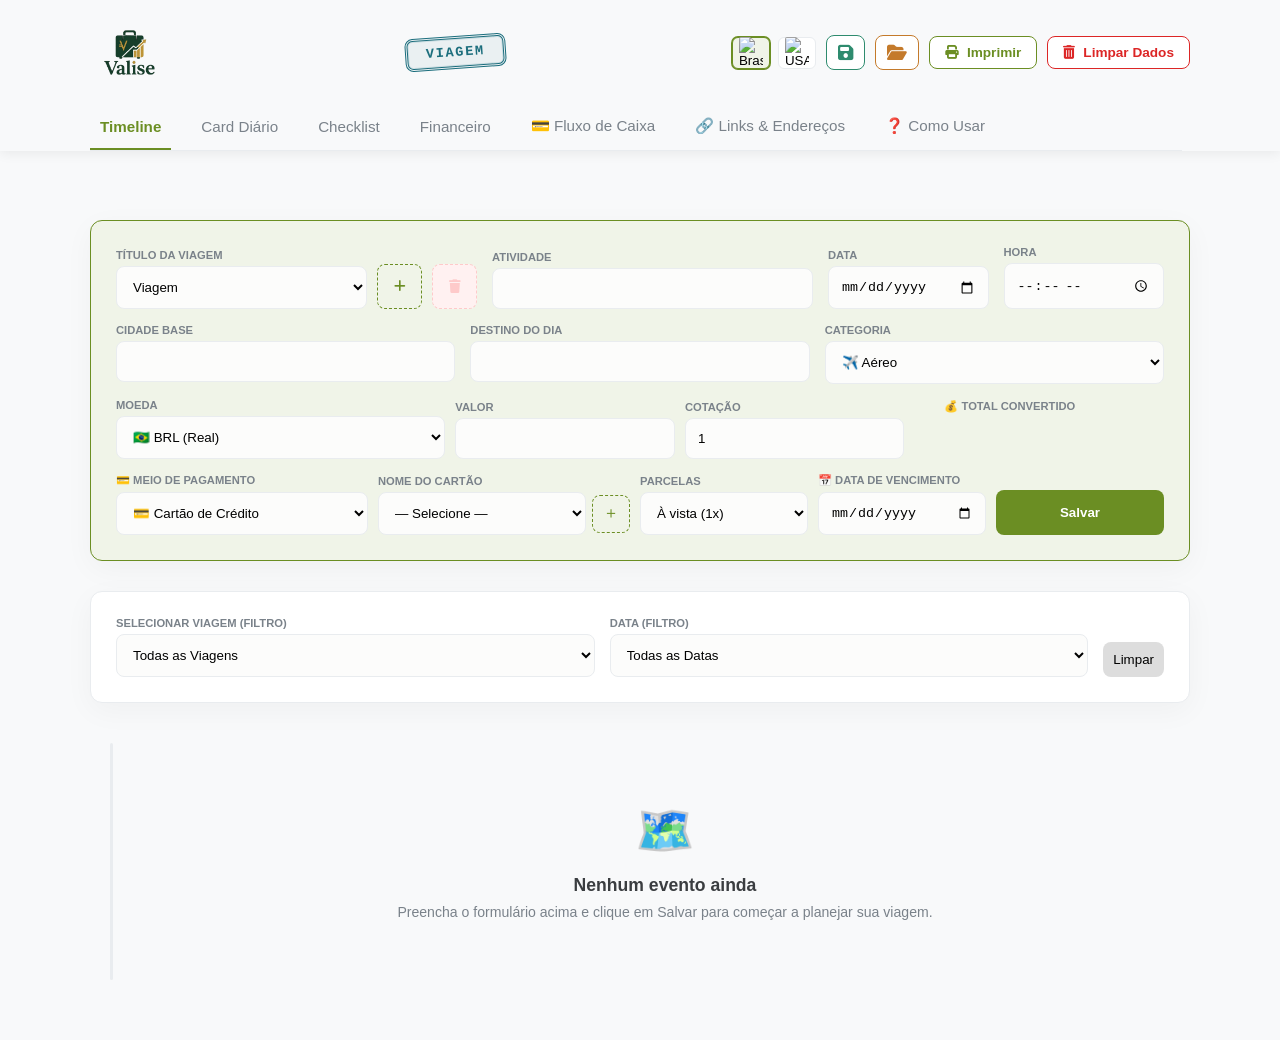
==== commit caf98cd7: "Add files via upload" ====
--- a/versao-desktop-turista/index.html
+++ b/versao-desktop-turista/index.html
@@ -106,7 +106,6 @@
             <button class="btn-action" onclick="document.getElementById('importFile').click()" title="Importar dados" style="padding:8px 11px; color:#c47a2b; border-color:#c47a2b;" onmouseover="this.style.background='#fef3e6'" onmouseout="this.style.background='white'"><i class="fas fa-folder-open" style="font-size:1.1rem;"></i></button>
             <input type="file" id="importFile" style="display:none" onchange="importData(event)">
             <button class="btn-action" onclick="printPage()"><i class="fas fa-print"></i><span data-i18n="btn_print">Imprimir</span></button>
-            <button class="btn-action" onclick="generateClientItinerary()" title="Roteiro do Cliente" style="color:#2e8b6e; border-color:#2e8b6e;" onmouseover="this.style.background='#e6f5f0'" onmouseout="this.style.background='white'"><i class="fas fa-route"></i><span data-i18n="btn_export_client">Roteiro do Cliente</span></button>
             <button class="btn-action" onclick="clearAllData()" style="color:#dc2626; border-color:#dc2626;" onmouseover="this.style.background='#fee2e2'" onmouseout="this.style.background='white'"><i class="fas fa-trash-alt"></i><span data-i18n="btn_clear_data">Limpar Dados</span></button>
         </div>
     </header>
@@ -599,48 +598,46 @@
 
 <script src="script.js"></script>
 
-<!-- ===== Controle de sessão única (1 usuário por vez) ===== -->
+<!-- ===== Controle de sessão única (1 usuário por vez) — via Supabase ===== -->
 <script type="module">
-    import { initializeApp, getApps, getApp } from "https://www.gstatic.com/firebasejs/9.23.0/firebase-app.js";
-    import { getAuth, onAuthStateChanged, signOut } from "https://www.gstatic.com/firebasejs/9.23.0/firebase-auth.js";
-    import { getFirestore, doc, onSnapshot, updateDoc } from "https://www.gstatic.com/firebasejs/9.23.0/firebase-firestore.js";
-
-    const firebaseConfig = {
-        apiKey: "AIzaSyALCBUJ-9nKAz19LNVWe4qWbZNcBHq7cqU",
-        authDomain: "valise-concierge.firebaseapp.com",
-        projectId: "valise-concierge",
-        storageBucket: "valise-concierge.firebasestorage.app",
-        messagingSenderId: "312930931756",
-        appId: "1:312930931756:web:f8cf24760d1343dd4f2d89"
-    };
-
-    // Caminho relativo de volta até o index.html de LOGIN (ajuste se sua
-    // estrutura de pastas for diferente de: /index.html + /versao-desktop-turista/index.html)
+    import { createClient } from "https://cdn.jsdelivr.net/npm/@supabase/supabase-js@2/+esm";
+
+    const SUPABASE_URL = "https://daodwyuzukbsxnpnuwlf.supabase.co";
+    const SUPABASE_ANON_KEY = "sb_publishable_YdsOGL2mFXGNOJwk69_uEg_89H1PG8A";
+    const supabase = createClient(SUPABASE_URL, SUPABASE_ANON_KEY);
+
+    // ATENÇÃO: trava de sessão única DESATIVADA temporariamente — vários
+    // dispositivos podem ficar logados ao mesmo tempo sem se derrubar.
+    // Para reativar, troque para true (mantenha igual na landing page e no mobile).
+    const TRAVA_SESSAO_UNICA = false;
+
+    // Caminho relativo de volta até o index.html de LOGIN
     const CAMINHO_PARA_O_LOGIN = "../index.html";
 
     const HEARTBEAT_INTERVAL_MS = 60 * 1000; // atualiza "sinal de vida" a cada 1 min
 
-    const app = getApps().length ? getApp() : initializeApp(firebaseConfig);
-    const auth = getAuth(app);
-    const db = getFirestore(app);
-
-    let unsubscribeSessionListener = null;
     let heartbeatTimer = null;
-    let ultimoAvisoBloqueio = null;
+    const localSessionId = localStorage.getItem('valise_session_id');
+    const localUid = localStorage.getItem('valise_uid');
 
     function pararTemporizadores() {
-        if (unsubscribeSessionListener) unsubscribeSessionListener();
         if (heartbeatTimer) clearInterval(heartbeatTimer);
     }
 
-    function forcarLogout(mensagem) {
+    async function forcarLogout(mensagem) {
         pararTemporizadores();
-        signOut(auth).finally(() => {
-            localStorage.removeItem('valise_session_id');
-            localStorage.removeItem('valise_uid');
-            alert(mensagem);
-            window.location.href = CAMINHO_PARA_O_LOGIN;
-        });
+        try {
+            if (navigator.onLine && localUid) {
+                await supabase.from('sessions').update({ active: false }).eq('user_id', localUid);
+            }
+        } catch (e) {
+            console.warn('Falha ao marcar sessão como encerrada (ignorado):', e);
+        }
+        try { await supabase.auth.signOut(); } catch {}
+        localStorage.removeItem('valise_session_id');
+        localStorage.removeItem('valise_uid');
+        if (mensagem) alert(mensagem);
+        window.location.href = CAMINHO_PARA_O_LOGIN;
     }
 
     // Botão "Sair" — fica fixo à direita da barra de abas (fora da área que rola),
@@ -656,61 +653,57 @@
         btn.style.cssText = 'background:#D85A30; color:#fff; border:none; padding:8px 16px; border-radius:20px; font-size:12px; font-weight:600; cursor:pointer; box-shadow:0 1px 4px rgba(0,0,0,0.15); font-family:sans-serif; white-space:nowrap;';
         btn.addEventListener('click', async () => {
             if (!confirm('Deseja realmente sair? O acesso ficará liberado para outro dispositivo.')) return;
-            pararTemporizadores();
-            const user = auth.currentUser;
-            if (user) {
-                await updateDoc(doc(db, 'sessions', user.uid), { active: false }).catch(() => {});
-            }
-            await signOut(auth);
-            localStorage.removeItem('valise_session_id');
-            localStorage.removeItem('valise_uid');
-            window.location.href = CAMINHO_PARA_O_LOGIN;
+            await forcarLogout(null);
         });
         slot.appendChild(btn);
     }
 
-    onAuthStateChanged(auth, (user) => {
-        if (!user) {
-            // Ninguém logado -> volta pro login
-            window.location.href = CAMINHO_PARA_O_LOGIN;
-            return;
-        }
-
-        const localSessionId = localStorage.getItem('valise_session_id');
-        const localUid = localStorage.getItem('valise_uid');
-
-        // Sem sessionId local para este usuário -> não veio do fluxo normal de login
-        if (!localSessionId || localUid !== user.uid) {
-            forcarLogout('Sua sessão expirou. Faça login novamente.');
-            return;
-        }
-
-        criarBotaoSair();
-
-        const sessionRef = doc(db, 'sessions', user.uid);
-
-        // Heartbeat: mantém esta sessão marcada como "viva" enquanto o app estiver aberto
-        heartbeatTimer = setInterval(() => {
-            updateDoc(sessionRef, { updatedAt: Date.now() }).catch(() => {});
-        }, HEARTBEAT_INTERVAL_MS);
-
-        // Escuta em tempo real o documento de sessão deste usuário no Firestore
-        unsubscribeSessionListener = onSnapshot(sessionRef, (snap) => {
-            if (!snap.exists()) return;
-            const data = snap.data();
-
-            if (data.sessionId !== localSessionId) {
+    // Heartbeat best-effort: só roda de verdade quando há rede, e só força
+    // logout quando o servidor confirma explicitamente que a sessão não é
+    // mais válida. Qualquer erro de rede/consulta é ignorado — tenta de
+    // novo no próximo ciclo, sem derrubar o usuário offline.
+    async function checarSessaoNoServidor() {
+        if (!navigator.onLine) return;
+        try {
+            const { data, error } = await supabase
+                .from('sessions')
+                .select('session_id, active')
+                .eq('user_id', localUid)
+                .maybeSingle();
+
+            if (error) {
+                console.warn('Heartbeat: falha ao consultar sessão (ignorado, não desloga):', error);
+                return;
+            }
+            if (!data) return;
+
+            if (data.active === false) {
+                forcarLogout('Sua sessão foi encerrada.');
+                return;
+            }
+            if (TRAVA_SESSAO_UNICA && data.session_id !== localSessionId) {
                 forcarLogout('Sua conta foi acessada em outro dispositivo. Você foi desconectado por segurança.');
                 return;
             }
 
-            if (data.blockedAttemptAt && data.blockedAttemptAt !== ultimoAvisoBloqueio) {
-                ultimoAvisoBloqueio = data.blockedAttemptAt;
-                const quando = new Date(data.blockedAttemptAt).toLocaleTimeString('pt-BR');
-                alert('⚠️ Alguém tentou acessar sua conta a partir de outro dispositivo às ' + quando + ', mas foi bloqueado porque sua sessão está ativa.');
-            }
-        });
-    });
+            await supabase.from('sessions')
+                .update({ updated_at: new Date().toISOString() })
+                .eq('user_id', localUid);
+        } catch (e) {
+            console.warn('Heartbeat: exceção (ignorada, provável rede):', e);
+        }
+    }
+
+    // Gate de entrada: decide só com o que já está salvo localmente
+    // (localStorage) — funciona offline. Nunca depende de uma chamada ao
+    // Supabase pra liberar a abertura do app.
+    if (!localUid || !localSessionId) {
+        window.location.href = CAMINHO_PARA_O_LOGIN;
+    } else {
+        criarBotaoSair();
+        if (navigator.onLine) checarSessaoNoServidor(); // checagem inicial, sem travar a abertura
+        heartbeatTimer = setInterval(checarSessaoNoServidor, HEARTBEAT_INTERVAL_MS);
+    }
 </script>
 
 </body>
